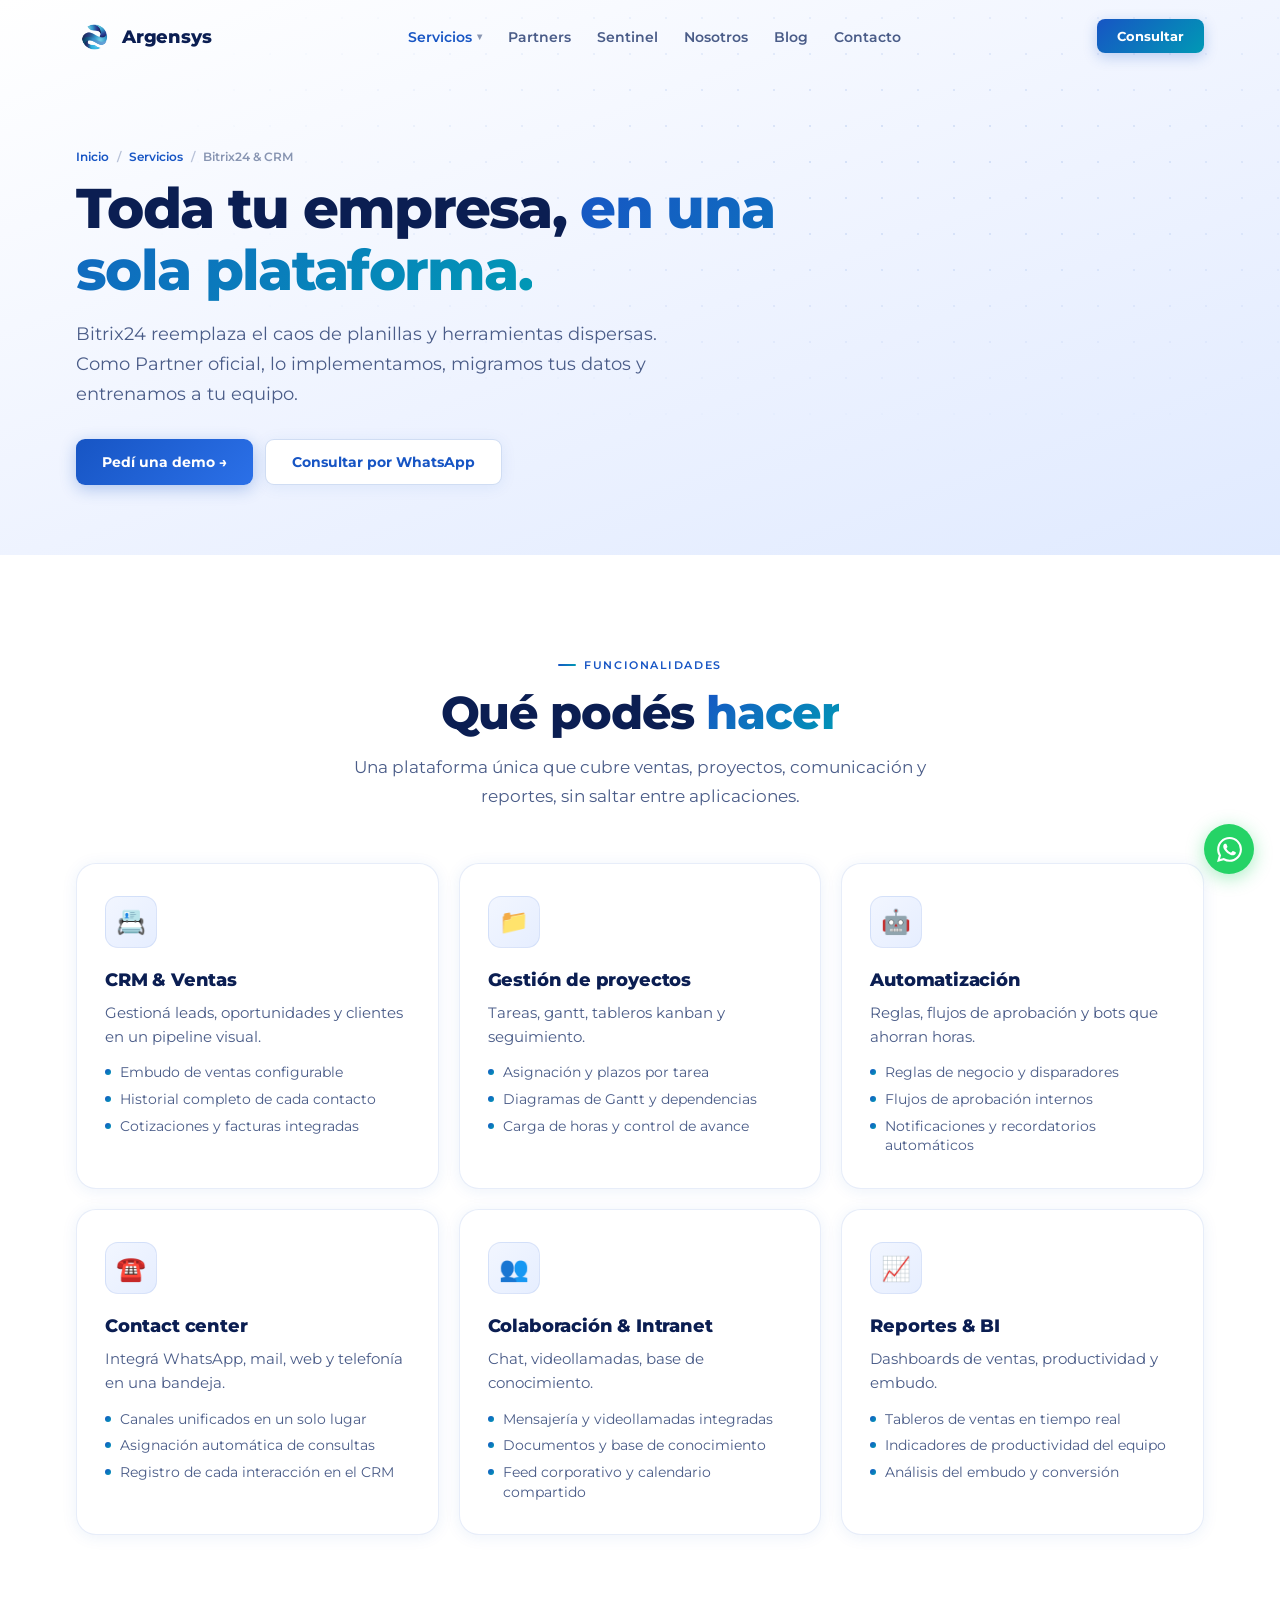
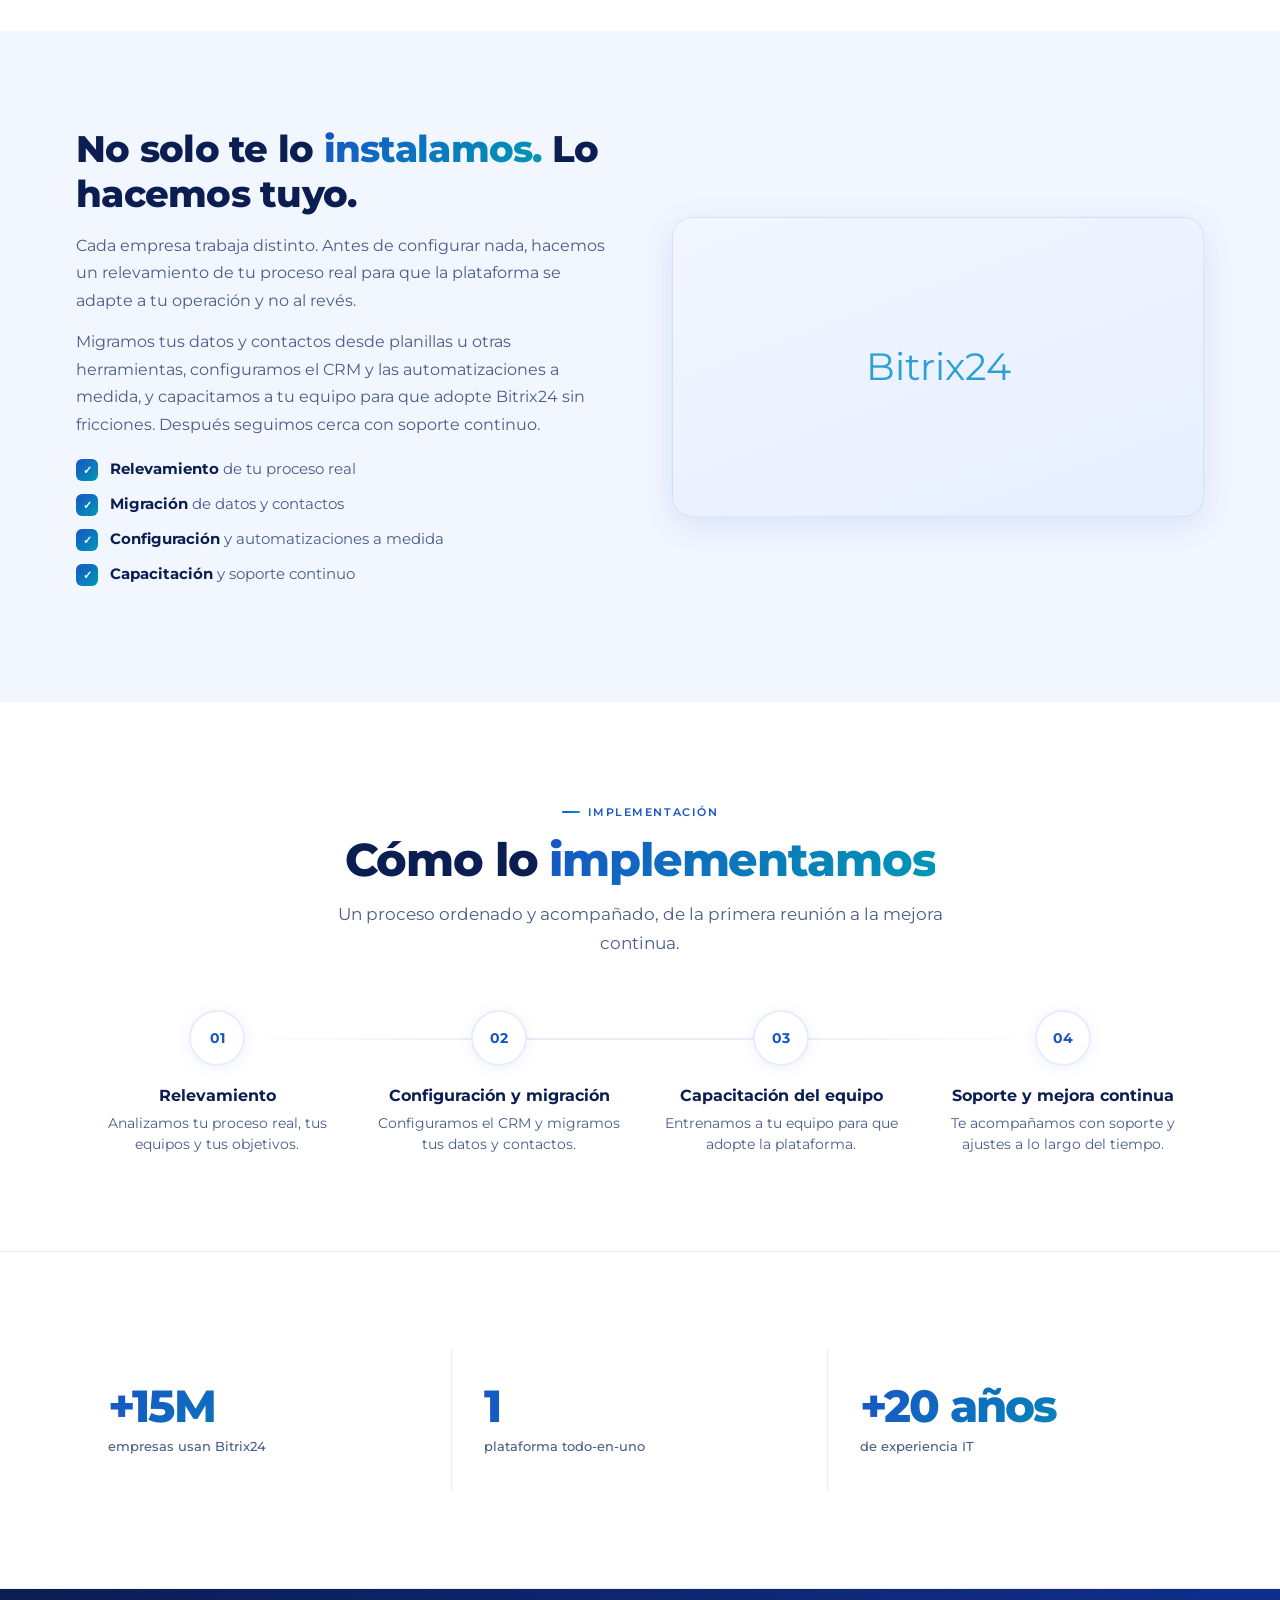
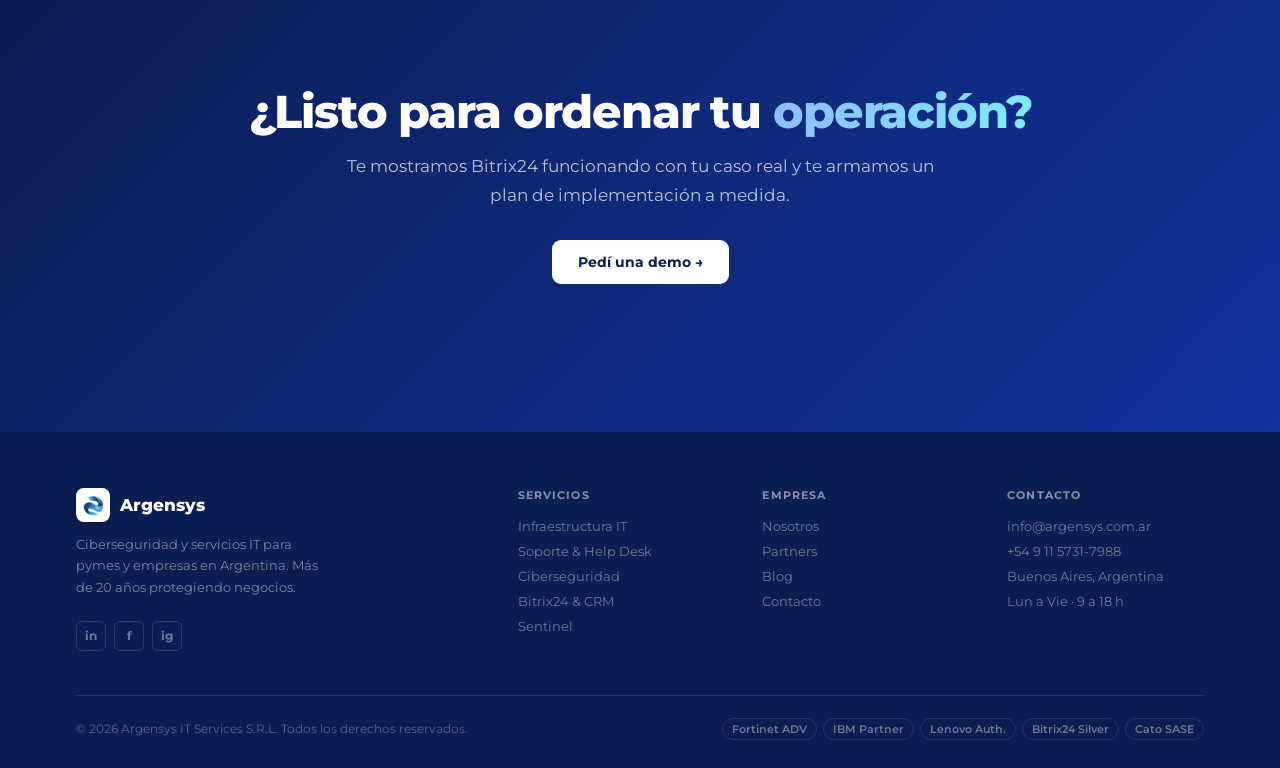
==== bitrix24/index.html @ afc08132 "Build full multi-page institutional site Replicate the multi-page structure of argensys.com.ar with " ====
<!DOCTYPE html>
<html lang="es">
<head>
  <meta charset="UTF-8"/>
  <meta name="viewport" content="width=device-width, initial-scale=1.0"/>
  <title>Bitrix24: CRM y automatización para empresas | Argensys</title>
  <meta name="description" content="Partner oficial Bitrix24 en Argentina. Implementamos y personalizamos CRM, gestión de proyectos, contact center y automatización de procesos para ordenar tu operación."/>
  <meta name="robots" content="index, follow"/>
  <link rel="canonical" href="https://www.argensys.com.ar/bitrix24/"/>
  <meta property="og:type" content="website"/>
  <meta property="og:title" content="Bitrix24: CRM y automatización para empresas | Argensys"/>
  <meta property="og:description" content="Partner oficial Bitrix24 en Argentina. Implementamos y personalizamos CRM, gestión de proyectos, contact center y automatización de procesos para ordenar tu operación."/>
  <link rel="icon" href="../logos/argensys.png"/>
  <link rel="preconnect" href="https://fonts.googleapis.com"/>
  <link rel="preconnect" href="https://fonts.gstatic.com" crossorigin/>
  <link href="https://fonts.googleapis.com/css2?family=Montserrat:ital,wght@0,300;0,400;0,500;0,600;0,700;0,800;0,900;1,300;1,400;1,700&display=swap" rel="stylesheet"/>
  <link rel="stylesheet" href="../assets/styles.css"/>
  <script>window.ARG_BASE="../";</script>
</head>
<body>

<div class="scroll-bar" id="scrollBar"></div>

<!-- NAV (inner) -->
<nav class="nav" id="nav">
  <div class="w">
    <div class="nav-i">
      <a href="../index.html" class="nav-logo">
        <img src="../logos/argensys.png" class="lmark" width="36" height="36" alt="Argensys logo"/>
        Argensys
      </a>
      <ul class="nav-links">
        <li class="nav-drop">
          <a href="../servicios/" data-nav="servicios" class="active">Servicios</a>
          <div class="nav-menu">
            <a href="../infraestructura/"><span class="nm-t">Infraestructura IT</span><span class="nm-d">Servidores, redes y cloud</span></a>
            <a href="../soporte/"><span class="nm-t">Soporte & Help Desk</span><span class="nm-d">Asistencia 24/7</span></a>
            <a href="../ciberseguridad/"><span class="nm-t">Ciberseguridad</span><span class="nm-d">Fortinet · SOC · EDR</span></a>
            <a href="../bitrix24/"><span class="nm-t">Bitrix24 & CRM</span><span class="nm-d">CRM y automatización</span></a>
          </div>
        </li>
        <li><a href="../partners/" data-nav="partners">Partners</a></li>
        <li><a href="../sentinel/" data-nav="sentinel">Sentinel</a></li>
        <li><a href="../nosotros/" data-nav="nosotros">Nosotros</a></li>
        <li><a href="../blog/" data-nav="blog">Blog</a></li>
        <li><a href="../contacto/" data-nav="contacto">Contacto</a></li>
      </ul>
      <a href="https://wa.me/5491157317988?text=Hola%2C%20quiero%20consultar%20sobre%20sus%20servicios" class="nav-btn" target="_blank" rel="noopener noreferrer">Consultar</a>
      <button class="burger" id="burger" aria-label="Menú" aria-expanded="false"><span></span><span></span><span></span></button>
    </div>
  </div>
</nav>

<div class="drawer" id="drawer">
  <button class="drawer-x" id="drawerX" aria-label="Cerrar">✕</button>
  <a href="../servicios/">Servicios</a>
  <a href="../infraestructura/" class="dl-sub">— Infraestructura IT</a>
  <a href="../soporte/" class="dl-sub">— Soporte & Help Desk</a>
  <a href="../ciberseguridad/" class="dl-sub">— Ciberseguridad</a>
  <a href="../bitrix24/" class="dl-sub">— Bitrix24 & CRM</a>
  <a href="../partners/">Partners</a>
  <a href="../sentinel/">Sentinel</a>
  <a href="../nosotros/">Nosotros</a>
  <a href="../blog/">Blog</a>
  <a href="../contacto/">Contacto</a>
</div>

<main>

<header class="phead">
  <div class="phead-dots"></div>
  <div class="w">
    <div class="phead-in">
      <nav class="crumb" aria-label="Migas de pan">
        <a href="../index.html">Inicio</a>
        <span class="sep">/</span>
        <a href="../servicios/">Servicios</a>
        <span class="sep">/</span>
        <span>Bitrix24 & CRM</span>
      </nav>
      <h1>Toda tu empresa, <em>en una sola plataforma.</em></h1>
      <p>Bitrix24 reemplaza el caos de planillas y herramientas dispersas. Como Partner oficial, lo implementamos, migramos tus datos y entrenamos a tu equipo.</p>
      <div class="phead-ctas">
        <a href="../contacto/" class="btn solid">Pedí una demo →</a>
        <a href="https://wa.me/5491157317988?text=Hola%2C%20quiero%20consultar%20sobre%20Bitrix24" class="btn outline" target="_blank" rel="noopener noreferrer">Consultar por WhatsApp</a>
      </div>
    </div>
  </div>
</header>

<section class="sec sec--white">
  <div class="w">
    <div class="sec-head center rv">
      <span class="lbl">Funcionalidades</span>
      <h2 class="dsp">Qué podés <em>hacer</em></h2>
      <p class="body">Una plataforma única que cubre ventas, proyectos, comunicación y reportes, sin saltar entre aplicaciones.</p>
    </div>
    <div class="fgrid cols-3">
      <div class="fcard rv">
        <div class="fcard-ico">📇</div>
        <h3>CRM & Ventas</h3>
        <p>Gestioná leads, oportunidades y clientes en un pipeline visual.</p>
        <ul class="fcard-list">
          <li>Embudo de ventas configurable</li>
          <li>Historial completo de cada contacto</li>
          <li>Cotizaciones y facturas integradas</li>
        </ul>
      </div>
      <div class="fcard rv d1">
        <div class="fcard-ico">📁</div>
        <h3>Gestión de proyectos</h3>
        <p>Tareas, gantt, tableros kanban y seguimiento.</p>
        <ul class="fcard-list">
          <li>Asignación y plazos por tarea</li>
          <li>Diagramas de Gantt y dependencias</li>
          <li>Carga de horas y control de avance</li>
        </ul>
      </div>
      <div class="fcard rv d2">
        <div class="fcard-ico">🤖</div>
        <h3>Automatización</h3>
        <p>Reglas, flujos de aprobación y bots que ahorran horas.</p>
        <ul class="fcard-list">
          <li>Reglas de negocio y disparadores</li>
          <li>Flujos de aprobación internos</li>
          <li>Notificaciones y recordatorios automáticos</li>
        </ul>
      </div>
      <div class="fcard rv">
        <div class="fcard-ico">☎️</div>
        <h3>Contact center</h3>
        <p>Integrá WhatsApp, mail, web y telefonía en una bandeja.</p>
        <ul class="fcard-list">
          <li>Canales unificados en un solo lugar</li>
          <li>Asignación automática de consultas</li>
          <li>Registro de cada interacción en el CRM</li>
        </ul>
      </div>
      <div class="fcard rv d1">
        <div class="fcard-ico">👥</div>
        <h3>Colaboración & Intranet</h3>
        <p>Chat, videollamadas, base de conocimiento.</p>
        <ul class="fcard-list">
          <li>Mensajería y videollamadas integradas</li>
          <li>Documentos y base de conocimiento</li>
          <li>Feed corporativo y calendario compartido</li>
        </ul>
      </div>
      <div class="fcard rv d2">
        <div class="fcard-ico">📈</div>
        <h3>Reportes & BI</h3>
        <p>Dashboards de ventas, productividad y embudo.</p>
        <ul class="fcard-list">
          <li>Tableros de ventas en tiempo real</li>
          <li>Indicadores de productividad del equipo</li>
          <li>Análisis del embudo y conversión</li>
        </ul>
      </div>
    </div>
  </div>
</section>

<section class="sec sec--tint">
  <div class="w">
    <div class="split">
      <div class="split-text rv-l">
        <h2>No solo te lo <em>instalamos.</em> Lo hacemos tuyo.</h2>
        <p>Cada empresa trabaja distinto. Antes de configurar nada, hacemos un relevamiento de tu proceso real para que la plataforma se adapte a tu operación y no al revés.</p>
        <p>Migramos tus datos y contactos desde planillas u otras herramientas, configuramos el CRM y las automatizaciones a medida, y capacitamos a tu equipo para que adopte Bitrix24 sin fricciones. Después seguimos cerca con soporte continuo.</p>
        <ul class="split-list">
          <li><span class="ck">✓</span><span><b>Relevamiento</b> de tu proceso real</span></li>
          <li><span class="ck">✓</span><span><b>Migración</b> de datos y contactos</span></li>
          <li><span class="ck">✓</span><span><b>Configuración</b> y automatizaciones a medida</span></li>
          <li><span class="ck">✓</span><span><b>Capacitación</b> y soporte continuo</span></li>
        </ul>
      </div>
      <div class="split-visual rv-r">
        <span class="pc-wordmark" style="color:#2C9FD4;font-size:2.4rem">Bitrix24</span>
      </div>
    </div>
  </div>
</section>

<section class="sec sec--white">
  <div class="w">
    <div class="sec-head center rv">
      <span class="lbl">Implementación</span>
      <h2 class="dsp">Cómo lo <em>implementamos</em></h2>
      <p class="body">Un proceso ordenado y acompañado, de la primera reunión a la mejora continua.</p>
    </div>
    <div class="steps">
      <div class="step rv">
        <div class="step-num">01</div>
        <div class="step-t">Relevamiento</div>
        <div class="step-d">Analizamos tu proceso real, tus equipos y tus objetivos.</div>
      </div>
      <div class="step rv d1">
        <div class="step-num">02</div>
        <div class="step-t">Configuración y migración</div>
        <div class="step-d">Configuramos el CRM y migramos tus datos y contactos.</div>
      </div>
      <div class="step rv d2">
        <div class="step-num">03</div>
        <div class="step-t">Capacitación del equipo</div>
        <div class="step-d">Entrenamos a tu equipo para que adopte la plataforma.</div>
      </div>
      <div class="step rv d3">
        <div class="step-num">04</div>
        <div class="step-t">Soporte y mejora continua</div>
        <div class="step-d">Te acompañamos con soporte y ajustes a lo largo del tiempo.</div>
      </div>
    </div>
  </div>
</section>

<section class="sec stat-band sec--tint">
  <div class="w">
    <div class="sb-inner cols-3">
      <div class="sb-cell rv">
        <div class="sb-n">+15M</div>
        <div class="sb-l">empresas usan Bitrix24</div>
      </div>
      <div class="sb-cell rv d1">
        <div class="sb-n">1</div>
        <div class="sb-l">plataforma todo-en-uno</div>
      </div>
      <div class="sb-cell rv d2">
        <div class="sb-n">+20 años</div>
        <div class="sb-l">de experiencia IT</div>
      </div>
    </div>
  </div>
</section>

<section class="sec sec--blue">
  <div class="w">
    <div class="sec-head center rv">
      <h2 class="dsp inv">¿Listo para ordenar tu <em>operación?</em></h2>
      <p class="body inv">Te mostramos Bitrix24 funcionando con tu caso real y te armamos un plan de implementación a medida.</p>
      <div class="phead-ctas" style="justify-content:center">
        <a href="../contacto/" class="btn white">Pedí una demo →</a>
      </div>
    </div>
  </div>
</section>

</main>

<!-- FOOTER (inner) -->
<footer class="foot">
  <div class="w">
    <div class="foot-g">
      <div>
        <div class="foot-logo"><img src="../logos/argensys.png" class="lmark lmark-dark" width="34" height="34" alt="Argensys"><span class="foot-logo-name">Argensys</span></div>
        <p class="foot-tag">Ciberseguridad y servicios IT para pymes y empresas en Argentina. Más de 20 años protegiendo negocios.</p>
        <nav class="fsoc" aria-label="Redes sociales">
          <a href="https://www.linkedin.com/company/argensys" class="fsoc-l" aria-label="LinkedIn" target="_blank" rel="noopener noreferrer">in</a>
          <a href="https://www.facebook.com/argensys" class="fsoc-l" aria-label="Facebook" target="_blank" rel="noopener noreferrer">f</a>
          <a href="https://www.instagram.com/argensys" class="fsoc-l" aria-label="Instagram" target="_blank" rel="noopener noreferrer">ig</a>
        </nav>
      </div>
      <div><h4 class="fc-t">Servicios</h4><nav class="flinks"><a href="../infraestructura/">Infraestructura IT</a><a href="../soporte/">Soporte & Help Desk</a><a href="../ciberseguridad/">Ciberseguridad</a><a href="../bitrix24/">Bitrix24 & CRM</a><a href="../sentinel/">Sentinel</a></nav></div>
      <div><h4 class="fc-t">Empresa</h4><nav class="flinks"><a href="../nosotros/">Nosotros</a><a href="../partners/">Partners</a><a href="../blog/">Blog</a><a href="../contacto/">Contacto</a></nav></div>
      <div><h4 class="fc-t">Contacto</h4><nav class="flinks"><a href="mailto:info@argensys.com.ar">info@argensys.com.ar</a><a href="https://wa.me/5491157317988">+54 9 11 5731-7988</a><span>Buenos Aires, Argentina</span><span>Lun a Vie · 9 a 18 h</span></nav></div>
    </div>
    <div class="foot-bot">
      <p class="foot-copy">© 2026 Argensys IT Services S.R.L. Todos los derechos reservados.</p>
      <div class="foot-certs"><span class="cert">Fortinet ADV</span><span class="cert">IBM Partner</span><span class="cert">Lenovo Auth.</span><span class="cert">Bitrix24 Silver</span><span class="cert">Cato SASE</span></div>
    </div>
  </div>
</footer>

<a href="https://wa.me/5491157317988?text=Hola%2C%20quiero%20info%20sobre%20sus%20servicios" class="wa" aria-label="WhatsApp" target="_blank" rel="noopener noreferrer">
  <svg viewBox="0 0 24 24"><path d="M17.472 14.382c-.297-.149-1.758-.867-2.03-.967-.273-.099-.471-.148-.67.15-.197.297-.767.966-.94 1.164-.173.199-.347.223-.644.075-.297-.15-1.255-.463-2.39-1.475-.883-.788-1.48-1.761-1.653-2.059-.173-.297-.018-.458.13-.606.134-.133.298-.347.446-.52.149-.174.198-.298.298-.497.099-.198.05-.371-.025-.52-.075-.149-.669-1.612-.916-2.207-.242-.579-.487-.5-.669-.51-.173-.008-.371-.01-.57-.01-.198 0-.52.074-.792.372-.272.297-1.04 1.016-1.04 2.479 0 1.462 1.065 2.875 1.213 3.074.149.198 2.096 3.2 5.077 4.487.709.306 1.262.489 1.694.625.712.227 1.36.195 1.871.118.571-.085 1.758-.719 2.006-1.413.248-.694.248-1.289.173-1.413-.074-.124-.272-.198-.57-.347m-5.421 7.403h-.004a9.87 9.87 0 01-5.031-1.378l-.361-.214-3.741.982.998-3.648-.235-.374a9.86 9.86 0 01-1.51-5.26c.001-5.45 4.436-9.884 9.888-9.884 2.64 0 5.122 1.03 6.988 2.898a9.825 9.825 0 012.893 6.994c-.003 5.45-4.437 9.884-9.885 9.884m8.413-18.297A11.815 11.815 0 0012.05 0C5.495 0 .16 5.335.157 11.892c0 2.096.547 4.142 1.588 5.945L.057 24l6.305-1.654a11.882 11.882 0 005.683 1.448h.005c6.554 0 11.89-5.335 11.893-11.893a11.821 11.821 0 00-3.48-8.413z"/></svg>
</a>

<!-- PARTNER MODAL (needed only on pages with [data-partner] buttons; harmless otherwise) -->
<div class="pm-overlay" id="pmOverlay" role="dialog" aria-modal="true" aria-labelledby="pmTitle">
  <div class="pm-card" id="pmCard">
    <button class="pm-close" id="pmClose" aria-label="Cerrar">✕</button>
    <div class="pm-top-bar" id="pmBar"></div>
    <div class="pm-head"><div class="pm-ico" id="pmIco"></div><div><div class="pm-brand-name" id="pmTitle"></div><div class="pm-brand-cert" id="pmCert"></div></div></div>
    <div class="pm-body" id="pmBody"></div>
  </div>
</div>

<script src="../assets/app.js"></script>
</body>
</html>
---- assets/styles.css ----
/* ============================================================
   ARGENSYS — Shared design system
   Used by every page. Single source of truth.
   ============================================================ */

/* ── TOKENS ─────────────────────────────── */
:root{
  --white:#FFFFFF; --bg:#FFFFFF; --bg2:#F2F6FF; --bg3:#E6EEFF;
  --navy:#0B1E52; --blue:#1755C4; --blue2:#2B70E8; --cyan:#0099B5; --cyan2:#00B4D0;
  --text:#0B1E52; --t2:#4A5C88; --t3:#8895B2; --t4:#B8C2D8;
  --border:rgba(23,85,196,.1); --bord2:rgba(23,85,196,.2); --bord3:rgba(23,85,196,.35);
  --sh:0 2px 16px rgba(23,85,196,.08);
  --sh2:0 8px 32px rgba(23,85,196,.12);
  --sh3:0 16px 48px rgba(23,85,196,.16);
  --ease:cubic-bezier(.4,0,.2,1);
  --r:12px; --rlg:20px;
  /* brand accents */
  --c-fortinet:#E8442A; --c-ibm:#1755C4; --c-lenovo:#E65C00;
  --c-bitrix:#0099B5; --c-cato:#158864;
}
*,*::before,*::after{margin:0;padding:0;box-sizing:border-box}
html{scroll-behavior:smooth;font-size:16px}
body{
  font-family:'Montserrat',sans-serif;
  background:var(--bg);color:var(--text);
  overflow-x:hidden;-webkit-font-smoothing:antialiased;
}
a{text-decoration:none;color:inherit}
ul{list-style:none}
img{max-width:100%}
::-webkit-scrollbar{width:5px}
::-webkit-scrollbar-track{background:var(--bg2)}
::-webkit-scrollbar-thumb{background:var(--blue);border-radius:3px;opacity:.5}

/* ── LAYOUT ─────────────────────────────── */
.w{max-width:1200px;margin:0 auto;padding:0 36px}
.w-narrow{max-width:900px;margin:0 auto;padding:0 36px}
.lmark{flex-shrink:0;display:block;object-fit:contain}
.lmark-dark{background:#fff;border-radius:8px;padding:3px;box-shadow:0 2px 8px rgba(0,0,0,.15)}

/* ── NAV ────────────────────────────────── */
.nav{
  position:fixed;top:0;left:0;right:0;z-index:900;
  padding:18px 0;background:rgba(255,255,255,0);
  border-bottom:1px solid transparent;transition:all .3s var(--ease);
}
.nav.on{
  background:rgba(255,255,255,.96);backdrop-filter:blur(16px);
  padding:11px 0;border-color:var(--border);box-shadow:var(--sh);
}
/* solid nav for inner pages (no full-bleed hero behind it) */
.nav.solid{background:rgba(255,255,255,.96);backdrop-filter:blur(16px);border-color:var(--border)}
.nav-i{display:flex;align-items:center;justify-content:space-between;gap:24px}
.nav-logo{display:flex;align-items:center;gap:10px;font-weight:800;font-size:1.1rem;color:var(--navy);letter-spacing:-.01em}
.nav-links{display:flex;align-items:center;gap:26px}
.nav-links>li{position:relative}
.nav-links a{font-size:.85rem;font-weight:600;color:var(--t2);transition:color .2s;display:inline-flex;align-items:center;gap:5px}
.nav-links a:hover,.nav-links a.active{color:var(--navy)}
.nav-links a.active{color:var(--blue)}
/* dropdown */
.nav-drop>a::after{content:'▾';font-size:.6rem;color:var(--t3);transition:transform .2s}
.nav-drop:hover>a::after{transform:rotate(180deg)}
.nav-menu{
  position:absolute;top:100%;left:50%;transform:translateX(-50%) translateY(8px);
  background:#fff;border:1px solid var(--border);border-radius:var(--r);
  box-shadow:var(--sh2);padding:8px;min-width:240px;
  opacity:0;visibility:hidden;transition:all .25s var(--ease);
}
.nav-drop:hover .nav-menu{opacity:1;visibility:visible;transform:translateX(-50%) translateY(10px)}
.nav-menu a{
  display:flex;flex-direction:column;gap:2px;align-items:flex-start;
  padding:10px 14px;border-radius:8px;transition:background .2s;
}
.nav-menu a:hover{background:var(--bg2)}
.nav-menu .nm-t{font-size:.85rem;font-weight:700;color:var(--navy)}
.nav-menu .nm-d{font-size:.72rem;color:var(--t3);font-weight:500}
.nav-btn{
  font-size:.82rem;font-weight:700;
  background:linear-gradient(135deg,var(--blue),var(--cyan));
  color:#fff;padding:9px 20px;border-radius:8px;white-space:nowrap;
  transition:opacity .2s,transform .2s,box-shadow .2s;box-shadow:0 4px 14px rgba(23,85,196,.25);
}
.nav-btn:hover{opacity:.9;transform:translateY(-1px);box-shadow:0 6px 20px rgba(23,85,196,.35)}
.burger{display:none;flex-direction:column;gap:5px;background:none;border:none;cursor:pointer;padding:4px}
.burger span{display:block;width:22px;height:2px;background:var(--navy);border-radius:2px;transition:.3s}

/* ── DRAWER (mobile) ────────────────────── */
.drawer{
  display:none;position:fixed;inset:0;z-index:895;
  background:rgba(255,255,255,.98);backdrop-filter:blur(12px);
  flex-direction:column;align-items:center;justify-content:center;gap:18px;overflow-y:auto;padding:80px 20px;
}
.drawer.open{display:flex}
.drawer a{font-size:1.4rem;font-weight:700;color:var(--t2);transition:color .2s}
.drawer a:hover,.drawer a.active{color:var(--blue)}
.drawer .dl-sub{font-size:1rem;font-weight:600;color:var(--t3)}
.drawer-x{position:absolute;top:22px;right:22px;background:none;border:none;color:var(--t2);font-size:1.5rem;cursor:pointer}

/* ── BUTTONS ────────────────────────────── */
.btn{
  display:inline-flex;align-items:center;gap:8px;
  font-family:'Montserrat',sans-serif;font-weight:700;font-size:.9rem;
  border:none;cursor:pointer;border-radius:9px;padding:13px 26px;
  transition:all .25s var(--ease);
}
.btn.solid{background:linear-gradient(135deg,var(--blue),var(--blue2));color:#fff;box-shadow:0 4px 16px rgba(23,85,196,.3)}
.btn.solid:hover{transform:translateY(-2px);box-shadow:0 8px 28px rgba(23,85,196,.38)}
.btn.outline{background:#fff;color:var(--blue);border:1.5px solid var(--bord2);box-shadow:var(--sh)}
.btn.outline:hover{border-color:var(--bord3);background:var(--bg2);transform:translateY(-1px)}
.btn.ghost-inv{background:rgba(255,255,255,.1);color:#fff;border:1.5px solid rgba(255,255,255,.25)}
.btn.ghost-inv:hover{background:rgba(255,255,255,.18)}
.btn.white{background:#fff;color:var(--navy)}
.btn.white:hover{transform:translateY(-2px);box-shadow:0 10px 30px rgba(0,0,0,.18)}

/* ── SECTION PRIMITIVES ─────────────────── */
.sec{padding:96px 0}
.sec-sm{padding:64px 0}
.sec--white{background:#fff}
.sec--tint{background:var(--bg2)}
.sec--blue{background:linear-gradient(135deg,var(--navy) 0%,#1233A0 100%)}
.sec--navy{background:var(--navy)}
.lbl{
  display:inline-flex;align-items:center;gap:8px;
  font-size:.7rem;font-weight:600;letter-spacing:.14em;text-transform:uppercase;
  color:var(--blue);margin-bottom:14px;
}
.lbl::before{content:'';width:18px;height:2px;background:linear-gradient(90deg,var(--blue),var(--cyan));border-radius:1px;display:block}
.lbl.inv{color:rgba(255,255,255,.65)}
.lbl.inv::before{background:rgba(255,255,255,.4)}
.dsp{
  font-weight:800;font-size:clamp(1.9rem,3.6vw,2.9rem);
  line-height:1.15;letter-spacing:-.025em;color:var(--navy);margin-bottom:14px;
}
.dsp em{font-style:normal;background:linear-gradient(135deg,var(--blue),var(--cyan));-webkit-background-clip:text;-webkit-text-fill-color:transparent;background-clip:text}
.dsp.inv{color:#fff}
.dsp.inv em{background:linear-gradient(135deg,#90B8FF,#7EEEFF);-webkit-background-clip:text;background-clip:text}
.body{font-size:1.05rem;color:var(--t2);line-height:1.72;max-width:620px}
.body.inv{color:rgba(255,255,255,.72)}
.sec-head{margin-bottom:52px}
.sec-head.center{text-align:center}
.sec-head.center .lbl{justify-content:center}
.sec-head.center .body{margin-left:auto;margin-right:auto}

/* ── REVEAL ─────────────────────────────── */
.rv{opacity:0;transform:translateY(22px);transition:opacity .6s var(--ease),transform .6s var(--ease)}
.rv.in{opacity:1;transform:none}
.rv-l{opacity:0;transform:translateX(-36px);transition:opacity .7s var(--ease),transform .7s var(--ease)}
.rv-l.in{opacity:1;transform:none}
.rv-r{opacity:0;transform:translateX(36px);transition:opacity .7s var(--ease),transform .7s var(--ease)}
.rv-r.in{opacity:1;transform:none}
.rv-s{opacity:0;transform:scale(.9);transition:opacity .75s var(--ease),transform .75s var(--ease)}
.rv-s.in{opacity:1;transform:scale(1)}
.d1{transition-delay:.08s}.d2{transition-delay:.16s}.d3{transition-delay:.26s}
.d4{transition-delay:.36s}.d5{transition-delay:.46s}.d6{transition-delay:.56s}

/* ── PAGE HEADER (inner pages) ──────────── */
.phead{
  position:relative;overflow:hidden;
  padding:150px 0 70px;
  background:linear-gradient(160deg,#fff 0%,#EEF3FF 55%,#E0EAFF 100%);
}
.phead.dark{background:linear-gradient(150deg,var(--navy) 0%,#13287a 60%,#1740a8 100%)}
.phead-dots{
  position:absolute;inset:0;pointer-events:none;
  background-image:radial-gradient(rgba(23,85,196,.12) 1.5px,transparent 1.5px);
  background-size:36px 36px;
  mask-image:radial-gradient(ellipse 80% 70% at 70% 30%,black 10%,transparent 75%);
}
.phead.dark .phead-dots{background-image:radial-gradient(rgba(255,255,255,.1) 1.5px,transparent 1.5px)}
.phead-in{position:relative;z-index:1;max-width:760px}
.phead h1{
  font-weight:800;font-size:clamp(2.2rem,4.6vw,3.5rem);
  line-height:1.1;letter-spacing:-.03em;color:var(--navy);margin:14px 0 18px;
}
.phead.dark h1{color:#fff}
.phead h1 em{font-style:normal;background:linear-gradient(135deg,var(--blue),var(--cyan));-webkit-background-clip:text;-webkit-text-fill-color:transparent;background-clip:text}
.phead.dark h1 em{background:linear-gradient(135deg,#90B8FF,#7EEEFF);-webkit-background-clip:text;background-clip:text}
.phead p{font-size:1.1rem;color:var(--t2);line-height:1.7;max-width:600px}
.phead.dark p{color:rgba(255,255,255,.75)}
.phead-ctas{display:flex;gap:12px;flex-wrap:wrap;margin-top:30px}

/* breadcrumb */
.crumb{display:flex;align-items:center;gap:8px;font-size:.74rem;font-weight:600;color:var(--t3)}
.crumb a{color:var(--blue);transition:opacity .2s}
.crumb a:hover{opacity:.7}
.crumb .sep{color:var(--t4)}
.phead.dark .crumb{color:rgba(255,255,255,.55)}
.phead.dark .crumb a{color:#9DC2FF}

/* ── FEATURE CARDS GRID ─────────────────── */
.fgrid{display:grid;grid-template-columns:repeat(3,1fr);gap:20px}
.fgrid.cols-2{grid-template-columns:repeat(2,1fr)}
.fgrid.cols-4{grid-template-columns:repeat(4,1fr)}
.fcard{
  background:#fff;border:1.5px solid var(--border);border-radius:var(--rlg);
  padding:32px 28px;box-shadow:var(--sh);
  transition:border-color .3s,transform .3s,box-shadow .3s;position:relative;overflow:hidden;
}
.fcard:hover{transform:translateY(-5px);box-shadow:var(--sh3);border-color:var(--bord2)}
.fcard-ico{
  width:52px;height:52px;border-radius:13px;margin-bottom:20px;
  display:flex;align-items:center;justify-content:center;font-size:1.5rem;
  background:linear-gradient(135deg,var(--bg2),var(--bg3));border:1px solid var(--border);
}
.fcard h3{font-size:1.15rem;font-weight:800;color:var(--navy);margin-bottom:10px;letter-spacing:-.01em}
.fcard p{font-size:.92rem;color:var(--t2);line-height:1.65}
.fcard .fcard-list{margin-top:14px;display:flex;flex-direction:column;gap:7px}
.fcard-list li{font-size:.85rem;color:var(--t2);display:flex;gap:9px;align-items:flex-start;line-height:1.45}
.fcard-list li::before{content:'';width:6px;height:6px;border-radius:50%;background:linear-gradient(135deg,var(--blue),var(--cyan));flex-shrink:0;margin-top:6px}
.fcard-link{margin-top:18px;font-size:.8rem;font-weight:700;color:var(--blue);display:inline-flex;align-items:center;gap:6px;transition:gap .2s}
.fcard:hover .fcard-link{gap:10px}
/* invertable feature cards on dark */
.fcard.inv{background:rgba(255,255,255,.05);border-color:rgba(255,255,255,.12)}
.fcard.inv h3{color:#fff}
.fcard.inv p{color:rgba(255,255,255,.7)}
.fcard.inv .fcard-ico{background:rgba(255,255,255,.08);border-color:rgba(255,255,255,.14)}

/* ── SPLIT (text + visual) ──────────────── */
.split{display:grid;grid-template-columns:1fr 1fr;gap:64px;align-items:center}
.split.flip .split-text{order:2}
.split-text h2{font-weight:800;font-size:clamp(1.6rem,3vw,2.3rem);line-height:1.2;letter-spacing:-.02em;color:var(--navy);margin-bottom:16px}
.split-text h2 em{font-style:normal;background:linear-gradient(135deg,var(--blue),var(--cyan));-webkit-background-clip:text;-webkit-text-fill-color:transparent;background-clip:text}
.split-text p{font-size:1rem;color:var(--t2);line-height:1.72;margin-bottom:14px}
.split-list{display:flex;flex-direction:column;gap:12px;margin:20px 0}
.split-list li{display:flex;gap:12px;align-items:flex-start;font-size:.95rem;color:var(--t2);line-height:1.5}
.split-list li b{color:var(--navy)}
.split-list .ck{
  width:22px;height:22px;border-radius:6px;flex-shrink:0;margin-top:1px;
  background:linear-gradient(135deg,var(--blue),var(--cyan));color:#fff;
  display:flex;align-items:center;justify-content:center;font-size:.7rem;font-weight:700;
}
.split-visual{
  border-radius:var(--rlg);overflow:hidden;border:1.5px solid var(--border);
  box-shadow:var(--sh2);background:linear-gradient(160deg,var(--bg2),var(--bg3));
  min-height:300px;display:flex;align-items:center;justify-content:center;padding:40px;
}
.split-visual.glass{position:relative}

/* ── STAT BAND ──────────────────────────── */
.stat-band{border-top:1px solid var(--border);border-bottom:1px solid var(--border);background:#fff}
.stat-band.inv{background:transparent;border-color:rgba(255,255,255,.12)}
.sb-inner{display:grid;grid-template-columns:repeat(4,1fr)}
.sb-inner.cols-3{grid-template-columns:repeat(3,1fr)}
.sb-cell{padding:36px 32px;border-right:1px solid var(--border);transition:background .25s}
.sb-cell:last-child{border-right:none}
.sb-cell:hover{background:var(--bg2)}
.stat-band.inv .sb-cell{border-color:rgba(255,255,255,.12)}
.stat-band.inv .sb-cell:hover{background:rgba(255,255,255,.04)}
.sb-n{
  font-weight:800;font-size:clamp(2rem,3.5vw,2.8rem);line-height:1;letter-spacing:-.04em;
  background:linear-gradient(135deg,var(--blue),var(--cyan));
  -webkit-background-clip:text;-webkit-text-fill-color:transparent;background-clip:text;margin-bottom:8px;
}
.stat-band.inv .sb-n{background:linear-gradient(135deg,#90B8FF,#7EEEFF);-webkit-background-clip:text;background-clip:text}
.sb-l{font-size:.84rem;color:var(--t2);font-weight:500;line-height:1.4}
.stat-band.inv .sb-l{color:rgba(255,255,255,.65)}

/* ── ALERT STATS (red, for ciberseguridad) ─ */
.alert-grid{display:grid;grid-template-columns:repeat(3,1fr);gap:18px}
.alert-card{
  background:linear-gradient(160deg,#FFF5F5,#FFECEC);
  border:1.5px solid rgba(220,38,38,.18);border-radius:var(--rlg);padding:30px 26px;
}
.alert-card .an{font-weight:800;font-size:2.4rem;color:#C0392B;line-height:1;letter-spacing:-.03em;margin-bottom:8px}
.alert-card .al{font-size:.9rem;color:#922B21;line-height:1.5;font-weight:500}

/* ── ACCORDION ──────────────────────────── */
.acc{border-top:1.5px solid var(--border)}
.acc-row{border-bottom:1.5px solid var(--border);overflow:hidden}
.acc-btn{
  display:grid;grid-template-columns:52px 1fr 32px;align-items:center;gap:20px;
  padding:22px 0;cursor:pointer;background:none;border:none;width:100%;text-align:left;
}
.acc-btn:hover .acc-name{color:var(--navy)}
.acc-num{font-size:.75rem;color:var(--t4);letter-spacing:.04em;font-weight:600}
.acc-name{font-size:1rem;font-weight:700;color:var(--t2);transition:color .2s;display:flex;flex-direction:column;gap:3px}
.acc-sub{font-size:.75rem;font-weight:500;color:var(--t3)}
.acc-arr{
  width:28px;height:28px;border-radius:50%;border:1.5px solid var(--border);
  display:flex;align-items:center;justify-content:center;font-size:.85rem;color:var(--t3);
  flex-shrink:0;transition:all .3s var(--ease);background:#fff;box-shadow:var(--sh);
}
.acc-row.open .acc-arr{transform:rotate(45deg);border-color:var(--blue);color:var(--blue);background:var(--bg2);box-shadow:none}
.acc-row.open .acc-name{color:var(--navy)}
.acc-row.open .acc-num{color:var(--blue)}
.acc-body{display:grid;grid-template-rows:0fr;transition:grid-template-rows .35s var(--ease)}
.acc-row.open .acc-body{grid-template-rows:1fr}
.acc-inner{overflow:hidden;padding:0 0 0 72px}
.acc-content{padding:4px 0 28px;display:grid;grid-template-columns:1.4fr 1fr;gap:28px}
.acc-desc{font-size:.92rem;color:var(--t2);line-height:1.7}
.acc-tags{display:flex;flex-wrap:wrap;gap:6px;align-content:flex-start}
.tag{font-size:.7rem;font-weight:600;color:var(--blue);background:var(--bg2);border:1px solid var(--border);border-radius:100px;padding:4px 11px}

/* ── PROCESS STEPS ──────────────────────── */
.steps{display:grid;grid-template-columns:repeat(4,1fr);gap:0;position:relative;margin-top:8px}
.steps::before{content:'';position:absolute;top:28px;left:calc(12.5% + 8px);right:calc(12.5% + 8px);height:2px;background:linear-gradient(90deg,transparent,var(--border),var(--border),transparent)}
.step{display:flex;flex-direction:column;align-items:center;text-align:center;padding:0 20px;position:relative;z-index:1}
.step-num{
  width:56px;height:56px;border-radius:50%;background:#fff;border:2px solid var(--border);
  display:flex;align-items:center;justify-content:center;font-size:.85rem;font-weight:700;
  color:var(--blue);margin-bottom:20px;transition:all .3s;box-shadow:var(--sh);
}
.step:hover .step-num{border-color:var(--blue);background:var(--bg2);box-shadow:0 4px 20px rgba(23,85,196,.2)}
.step-t{font-size:.98rem;font-weight:700;color:var(--navy);margin-bottom:8px}
.step-d{font-size:.85rem;color:var(--t2);line-height:1.55}

/* ── TIMELINE (nosotros) ────────────────── */
.timeline{position:relative;padding-left:36px;margin-top:10px}
.timeline::before{content:'';position:absolute;left:9px;top:6px;bottom:6px;width:2px;background:linear-gradient(180deg,var(--blue),var(--cyan),transparent)}
.tl-item{position:relative;padding-bottom:36px}
.tl-item:last-child{padding-bottom:0}
.tl-item::before{content:'';position:absolute;left:-32px;top:4px;width:14px;height:14px;border-radius:50%;background:#fff;border:3px solid var(--blue);box-shadow:0 0 0 4px var(--bg2)}
.tl-year{font-size:.8rem;font-weight:800;color:var(--blue);letter-spacing:.04em;margin-bottom:5px}
.tl-item h4{font-size:1.05rem;font-weight:700;color:var(--navy);margin-bottom:6px}
.tl-item p{font-size:.92rem;color:var(--t2);line-height:1.6;max-width:520px}

/* ── VALUE / MISSION CARDS ──────────────── */
.vgrid{display:grid;grid-template-columns:repeat(3,1fr);gap:16px}
.vcard{background:var(--bg2);border:1px solid var(--border);border-radius:var(--r);padding:24px 22px;transition:transform .25s,box-shadow .25s}
.vcard:hover{transform:translateY(-3px);box-shadow:var(--sh)}
.vcard .vico{font-size:1.3rem;margin-bottom:10px}
.vcard h4{font-size:.98rem;font-weight:700;color:var(--navy);margin-bottom:6px}
.vcard p{font-size:.86rem;color:var(--t2);line-height:1.55}
.mv-grid{display:grid;grid-template-columns:1fr 1fr;gap:20px}
.mv-card{border-radius:var(--rlg);padding:38px 34px;border:1.5px solid var(--border)}
.mv-card.mission{background:linear-gradient(160deg,var(--bg2),var(--bg3))}
.mv-card.vision{background:linear-gradient(160deg,var(--navy),#15307e);border-color:transparent}
.mv-card h3{font-size:1.3rem;font-weight:800;margin-bottom:14px;letter-spacing:-.01em}
.mv-card.mission h3{color:var(--navy)}
.mv-card.vision h3{color:#fff}
.mv-card p{font-size:1rem;line-height:1.7}
.mv-card.mission p{color:var(--t2)}
.mv-card.vision p{color:rgba(255,255,255,.8)}

/* ── PRICING TIERS (sentinel) ───────────── */
.tiers{display:grid;grid-template-columns:repeat(3,1fr);gap:20px;align-items:stretch}
.tier{
  background:#fff;border:1.5px solid var(--border);border-radius:var(--rlg);
  padding:34px 30px;display:flex;flex-direction:column;box-shadow:var(--sh);
  transition:transform .3s,box-shadow .3s,border-color .3s;position:relative;
}
.tier:hover{transform:translateY(-6px);box-shadow:var(--sh3)}
.tier.featured{border-color:var(--blue);box-shadow:var(--sh2)}
.tier.featured::before{
  content:'Más elegido';position:absolute;top:-12px;left:50%;transform:translateX(-50%);
  background:linear-gradient(135deg,var(--blue),var(--cyan));color:#fff;
  font-size:.66rem;font-weight:700;letter-spacing:.06em;text-transform:uppercase;
  padding:5px 14px;border-radius:100px;white-space:nowrap;
}
.tier-name{font-size:.74rem;font-weight:700;letter-spacing:.1em;text-transform:uppercase;color:var(--blue);margin-bottom:8px}
.tier-h{font-size:1.4rem;font-weight:800;color:var(--navy);margin-bottom:6px;letter-spacing:-.01em}
.tier-d{font-size:.88rem;color:var(--t2);line-height:1.55;margin-bottom:22px;min-height:48px}
.tier-feats{display:flex;flex-direction:column;gap:11px;margin-bottom:26px;flex:1}
.tier-feats li{display:flex;gap:10px;align-items:flex-start;font-size:.88rem;color:var(--t2);line-height:1.45}
.tier-feats li::before{content:'✓';color:var(--cyan);font-weight:800;flex-shrink:0}
.tier .btn{justify-content:center;width:100%}

/* ── PARTNER CARDS + logos ──────────────── */
.pgrid{display:grid;grid-template-columns:1fr 1fr;gap:16px}
.pc{
  background:#fff;border:1.5px solid var(--border);border-radius:var(--r);
  padding:26px 22px 22px;position:relative;overflow:hidden;
  transition:border-color .3s,transform .3s,box-shadow .3s;box-shadow:var(--sh);
  text-align:left;width:100%;cursor:pointer;font-family:inherit;appearance:none;-webkit-appearance:none;
}
.pc:hover{transform:translateY(-4px);box-shadow:var(--sh3)}
.pc-top{position:absolute;top:0;left:0;right:0;height:3px;border-radius:var(--r) var(--r) 0 0}
.pc-logo{height:34px;margin-bottom:16px;display:flex;align-items:center}
.pc-logo img{max-height:32px;max-width:100%;width:auto;object-fit:contain;display:block}
.pc-logo .pc-wordmark{font-weight:800;font-size:1.45rem;letter-spacing:-.02em;line-height:1}
.pc-logo .pc-wordmark small{display:block;font-size:.5rem;font-weight:700;letter-spacing:.22em;text-transform:uppercase;color:var(--t3);margin-top:3px}
.pc-cert{font-size:.66rem;font-weight:600;letter-spacing:.08em;text-transform:uppercase}
.pc-badge{display:inline-flex;align-items:center;gap:5px;margin-top:14px;font-size:.7rem;color:var(--t3)}
.pc-badge::before{content:'';width:5px;height:5px;border-radius:50%;flex-shrink:0;background:currentColor}
.pc-arrow{margin-top:16px;font-size:.72rem;font-weight:700;color:var(--blue);display:flex;align-items:center;gap:5px;letter-spacing:.04em;transition:gap .2s}
.pc:hover .pc-arrow{gap:9px}
.pc-fortinet{--c:var(--c-fortinet)} .pc-ibm{--c:var(--c-ibm)} .pc-lenovo{--c:var(--c-lenovo)}
.pc-bitrix{--c:var(--c-bitrix)} .pc-cato{--c:var(--c-cato)}
.pc .pc-top{background:var(--c)} .pc .pc-cert{color:var(--c)}
.pc:hover{border-color:color-mix(in srgb,var(--c) 30%,transparent)}
.pc--wide{grid-column:1/-1;display:flex;align-items:center;gap:28px;flex-wrap:wrap;padding-top:22px;padding-bottom:22px}
.pc--wide .pc-logo{margin-bottom:0;flex-shrink:0}
.pc--wide .pc-wide-mid{display:flex;flex-direction:column;gap:4px}
.pc--wide .pc-badge{margin-top:6px}
.pc--wide .pc-arrow{margin:0 0 0 auto}

/* ── LOGO WALL ──────────────────────────── */
.logo-wall{display:grid;grid-template-columns:repeat(5,1fr);gap:14px}
.lw-item{
  background:#fff;border:1.5px solid var(--border);border-radius:var(--r);
  padding:24px 18px;display:flex;align-items:center;justify-content:center;min-height:88px;
  transition:border-color .2s,box-shadow .2s,transform .2s;
}
.lw-item:hover{border-color:var(--bord2);box-shadow:var(--sh);transform:translateY(-2px)}
.lw-item img{max-height:30px;max-width:100%}
.lw-item .pc-wordmark{font-weight:800;font-size:1.25rem}

/* ── CLIENTS GRID ───────────────────────── */
.clients-grid{display:grid;grid-template-columns:repeat(3,1fr);gap:10px}
.cl{
  background:#fff;border:1.5px solid var(--border);border-radius:var(--r);
  padding:18px 22px;font-size:.9rem;font-weight:600;color:var(--navy);
  display:flex;align-items:center;gap:10px;transition:border-color .2s,box-shadow .2s,transform .2s;box-shadow:var(--sh);
}
.cl::before{content:'';width:7px;height:7px;border-radius:50%;background:linear-gradient(135deg,var(--blue),var(--cyan));flex-shrink:0}
.cl:hover{border-color:var(--bord3);box-shadow:var(--sh2);transform:translateY(-2px)}

/* ── TESTIMONIAL ────────────────────────── */
.testi{background:#fff;border:1.5px solid var(--border);border-radius:var(--rlg);padding:48px 56px;box-shadow:var(--sh2);position:relative;overflow:hidden}
.testi::before{content:'"';font-size:10rem;color:var(--bg3);line-height:1;position:absolute;top:-20px;left:32px;pointer-events:none;font-weight:800}
.testi-q{font-size:clamp(1.05rem,2.2vw,1.35rem);font-weight:600;line-height:1.6;color:var(--navy);font-style:italic;margin-bottom:28px;position:relative;z-index:1}
.testi-author{display:flex;align-items:center;gap:14px;position:relative;z-index:1}
.testi-av{width:42px;height:42px;border-radius:50%;background:linear-gradient(135deg,var(--blue),var(--cyan));display:flex;align-items:center;justify-content:center;font-weight:700;font-size:.9rem;color:#fff;flex-shrink:0}
.testi-name{font-size:.87rem;font-weight:700;color:var(--navy)}
.testi-role{font-size:.75rem;color:var(--t3);margin-top:2px}

/* ── BLOG ───────────────────────────────── */
.blog-grid{display:grid;grid-template-columns:repeat(3,1fr);gap:22px}
.post{
  background:#fff;border:1.5px solid var(--border);border-radius:var(--rlg);overflow:hidden;
  box-shadow:var(--sh);transition:transform .3s,box-shadow .3s,border-color .3s;display:flex;flex-direction:column;
}
.post:hover{transform:translateY(-5px);box-shadow:var(--sh3);border-color:var(--bord2)}
.post-cover{height:160px;background:linear-gradient(135deg,var(--navy),var(--blue));position:relative;overflow:hidden;display:flex;align-items:flex-end;padding:18px}
.post-cover.c2{background:linear-gradient(135deg,#13287a,var(--cyan))}
.post-cover.c3{background:linear-gradient(135deg,var(--blue),var(--cyan2))}
.post-cover.c4{background:linear-gradient(135deg,#7a1f1f,var(--c-fortinet))}
.post-cover.c5{background:linear-gradient(135deg,var(--c-cato),#0f5f47)}
.post-cover.c6{background:linear-gradient(135deg,var(--c-lenovo),#a83e00)}
.post-cover::after{content:'';position:absolute;inset:0;background-image:radial-gradient(rgba(255,255,255,.14) 1.2px,transparent 1.2px);background-size:22px 22px;opacity:.5}
.post-cat{position:relative;z-index:1;font-size:.66rem;font-weight:700;letter-spacing:.08em;text-transform:uppercase;color:#fff;background:rgba(255,255,255,.18);padding:4px 11px;border-radius:100px;backdrop-filter:blur(4px)}
.post-body{padding:24px;display:flex;flex-direction:column;flex:1}
.post-meta{font-size:.72rem;color:var(--t3);font-weight:600;margin-bottom:10px}
.post h3{font-size:1.08rem;font-weight:800;color:var(--navy);line-height:1.3;margin-bottom:10px;letter-spacing:-.01em}
.post p{font-size:.88rem;color:var(--t2);line-height:1.6;flex:1}
.post-link{margin-top:16px;font-size:.8rem;font-weight:700;color:var(--blue);display:inline-flex;gap:6px;transition:gap .2s}
.post:hover .post-link{gap:10px}

/* ── FORM ───────────────────────────────── */
.form-card{background:#fff;border-radius:var(--rlg);padding:40px;box-shadow:var(--sh2);border:1.5px solid var(--border)}
.form-card.on-dark{box-shadow:0 24px 60px rgba(0,0,0,.25);border-color:transparent}
.form-title{font-size:1.1rem;font-weight:800;color:var(--navy);margin-bottom:22px}
.fg{margin-bottom:13px}
.fg label{display:block;font-size:.75rem;font-weight:600;color:var(--t2);margin-bottom:5px}
.fg input,.fg select,.fg textarea{
  width:100%;background:var(--bg2);border:1.5px solid var(--border);border-radius:8px;
  padding:11px 13px;color:var(--navy);font-size:.88rem;font-family:'Montserrat',sans-serif;
  outline:none;transition:border-color .2s,box-shadow .2s;-webkit-appearance:none;
}
.fg input:focus,.fg select:focus,.fg textarea:focus{border-color:var(--blue);box-shadow:0 0 0 3px rgba(23,85,196,.1);background:#fff}
.fg select{cursor:pointer}
.fg textarea{resize:vertical;min-height:110px}
.fr{display:grid;grid-template-columns:1fr 1fr;gap:12px}
.fsub{
  width:100%;background:linear-gradient(135deg,var(--blue),var(--blue2));color:#fff;border:none;
  padding:14px;border-radius:9px;font-weight:800;font-size:.9rem;cursor:pointer;
  font-family:'Montserrat',sans-serif;margin-top:6px;transition:opacity .2s,transform .2s,box-shadow .2s;
  box-shadow:0 4px 16px rgba(23,85,196,.3);
}
.fsub:hover{opacity:.9;transform:translateY(-1px);box-shadow:0 8px 24px rgba(23,85,196,.4)}

/* contact info cards */
.ct-list{display:flex;flex-direction:column;gap:10px}
.ct{display:flex;align-items:center;gap:14px;padding:16px 18px;background:var(--bg2);border:1px solid var(--border);border-radius:var(--r);transition:border-color .2s,transform .2s;color:var(--navy)}
.ct:hover{border-color:var(--bord2);transform:translateX(4px)}
.ct-ico{width:38px;height:38px;border-radius:9px;background:linear-gradient(135deg,var(--blue),var(--cyan));display:flex;align-items:center;justify-content:center;font-size:1rem;flex-shrink:0;color:#fff}
.ct-l{font-size:.7rem;color:var(--t3);font-weight:600}
.ct-v{font-weight:700;color:var(--navy);font-size:.9rem}
/* dark variant for CTA sections */
.ct.inv{background:rgba(255,255,255,.06);border-color:rgba(255,255,255,.12);color:#fff}
.ct.inv:hover{border-color:rgba(255,255,255,.25);background:rgba(255,255,255,.1)}
.ct.inv .ct-l{color:rgba(255,255,255,.5)}
.ct.inv .ct-v{color:#fff}

/* ── CTA LAYOUT ─────────────────────────── */
.cta-layout{display:grid;grid-template-columns:1fr 1fr;gap:80px;align-items:start}

/* ── FOOTER ─────────────────────────────── */
.foot{background:var(--navy);padding:56px 0 28px}
.foot-g{display:grid;grid-template-columns:2fr 1fr 1fr 1fr;gap:48px;margin-bottom:44px}
.foot-logo{display:flex;align-items:center;gap:10px;margin-bottom:12px}
.foot-logo-name{font-weight:800;font-size:1.05rem;color:#fff}
.foot-tag{font-size:.82rem;color:rgba(255,255,255,.45);line-height:1.65;max-width:250px;margin-bottom:22px}
.fsoc{display:flex;gap:8px}
.fsoc-l{width:30px;height:30px;border-radius:6px;border:1px solid rgba(255,255,255,.12);display:flex;align-items:center;justify-content:center;font-size:.72rem;color:rgba(255,255,255,.4);font-weight:700;transition:all .2s}
.fsoc-l:hover{color:#fff;border-color:rgba(255,255,255,.35)}
.fc-t{font-size:.7rem;font-weight:700;text-transform:uppercase;letter-spacing:.1em;color:rgba(255,255,255,.5);margin-bottom:16px}
.flinks{display:flex;flex-direction:column;gap:9px}
.flinks a,.flinks span{font-size:.82rem;color:rgba(255,255,255,.4);transition:color .2s}
.flinks a:hover{color:rgba(255,255,255,.8)}
.foot-bot{display:flex;justify-content:space-between;align-items:center;flex-wrap:wrap;gap:12px;padding-top:22px;border-top:1px solid rgba(255,255,255,.08)}
.foot-copy{font-size:.75rem;color:rgba(255,255,255,.3)}
.foot-certs{display:flex;gap:6px;flex-wrap:wrap}
.cert{font-size:.68rem;font-weight:600;color:rgba(255,255,255,.4);border:1px solid rgba(255,255,255,.1);border-radius:100px;padding:3px 9px}

/* ── WHATSAPP FLOAT ─────────────────────── */
.wa{position:fixed;bottom:26px;right:26px;z-index:800;width:50px;height:50px;border-radius:50%;background:#25D366;display:flex;align-items:center;justify-content:center;box-shadow:0 4px 18px rgba(37,211,102,.4);transition:transform .25s,box-shadow .25s}
.wa:hover{transform:scale(1.09);box-shadow:0 8px 28px rgba(37,211,102,.5)}
.wa svg{width:25px;height:25px;fill:#fff}

/* ── SCROLL PROGRESS + SECTION DOTS ─────── */
.scroll-bar{position:fixed;top:0;left:0;z-index:960;height:3px;width:0;background:linear-gradient(90deg,var(--blue),var(--cyan),var(--blue2));border-radius:0 2px 2px 0;pointer-events:none;transition:width .08s linear;box-shadow:0 0 8px rgba(23,85,196,.4)}

/* ── PARTNER MODAL ──────────────────────── */
.pm-overlay{position:fixed;inset:0;z-index:1100;background:rgba(11,30,82,.52);backdrop-filter:blur(10px);display:flex;align-items:center;justify-content:center;padding:20px;opacity:0;pointer-events:none;transition:opacity .3s var(--ease)}
.pm-overlay.open{opacity:1;pointer-events:all}
.pm-card{background:#fff;border-radius:20px;max-width:620px;width:100%;max-height:90dvh;overflow-y:auto;box-shadow:0 32px 80px rgba(11,30,82,.28);transform:translateY(28px) scale(.97);transition:transform .35s var(--ease);position:relative}
.pm-overlay.open .pm-card{transform:none}
.pm-close{position:sticky;top:0;float:right;width:34px;height:34px;border-radius:50%;border:1.5px solid var(--border);background:var(--bg2);display:flex;align-items:center;justify-content:center;cursor:pointer;font-size:.85rem;color:var(--t2);transition:all .2s;margin:16px 16px -50px auto;z-index:2;flex-shrink:0}
.pm-close:hover{background:var(--bg3)}
.pm-top-bar{height:4px;border-radius:20px 20px 0 0;width:100%}
.pm-head{padding:28px 36px 22px;display:flex;align-items:center;gap:16px;border-bottom:1px solid var(--border)}
.pm-ico{width:54px;height:54px;border-radius:13px;display:flex;align-items:center;justify-content:center;font-size:1.6rem;border:1.5px solid var(--border);background:#fff;box-shadow:var(--sh);flex-shrink:0}
.pm-brand-name{font-size:1.5rem;font-weight:800;color:var(--navy);letter-spacing:-.01em;line-height:1}
.pm-brand-cert{font-size:.66rem;letter-spacing:.08em;text-transform:uppercase;margin-top:5px;font-weight:600}
.pm-body{padding:28px 36px 36px;display:flex;flex-direction:column;gap:24px}
.pm-section-title{font-size:.68rem;font-weight:700;text-transform:uppercase;letter-spacing:.13em;color:var(--t3);margin-bottom:9px}
.pm-text{font-size:.92rem;color:var(--t2);line-height:1.72}
.pm-chips{display:flex;flex-wrap:wrap;gap:7px;margin-top:10px}
.pm-chip{font-size:.7rem;font-weight:600;border-radius:100px;padding:5px 12px}
.pm-cases{display:flex;flex-direction:column;gap:9px}
.pm-case{display:flex;align-items:flex-start;gap:10px;font-size:.88rem;color:var(--t2);line-height:1.5}
.pm-case::before{content:'';width:6px;height:6px;border-radius:50%;flex-shrink:0;margin-top:6px;background:var(--dot,var(--blue))}
.pm-cta{display:flex;align-items:center;justify-content:center;gap:8px;padding:14px 24px;color:#fff;border:none;border-radius:10px;font-weight:700;font-size:.9rem;cursor:pointer;font-family:'Montserrat',sans-serif;text-decoration:none;margin-top:8px;transition:opacity .2s,transform .2s}
.pm-cta:hover{opacity:.9;transform:translateY(-2px)}

/* ── ANIMATION KEYFRAMES ────────────────── */
@keyframes slideUp{from{opacity:0;transform:translateY(24px)}to{opacity:1;transform:none}}
@keyframes slideRight{from{opacity:0;transform:translateX(30px)}to{opacity:1;transform:none}}
@keyframes heroTitle{0%{opacity:0;transform:translateY(38px) scale(.96);filter:blur(8px)}60%{filter:blur(1px)}100%{opacity:1;transform:none;filter:blur(0)}}

/* ── RESPONSIVE ─────────────────────────── */
@media(max-width:1024px){
  .nav-links,.nav-btn{display:none}
  .burger{display:flex}
  .split{grid-template-columns:1fr;gap:40px}
  .split.flip .split-text{order:0}
  .fgrid,.fgrid.cols-4{grid-template-columns:1fr 1fr}
  .sb-inner,.sb-inner.cols-3{grid-template-columns:1fr 1fr}
  .sb-cell:nth-child(2){border-right:none}
  .tiers{grid-template-columns:1fr;max-width:480px;margin:0 auto}
  .tier.featured{order:-1}
  .blog-grid{grid-template-columns:1fr 1fr}
  .alert-grid{grid-template-columns:1fr}
  .logo-wall{grid-template-columns:repeat(3,1fr)}
  .vgrid{grid-template-columns:1fr}
  .mv-grid{grid-template-columns:1fr}
  .cta-layout{grid-template-columns:1fr;gap:48px}
  .foot-g{grid-template-columns:1fr 1fr;gap:32px}
  .clients-grid{grid-template-columns:1fr 1fr}
  .steps{grid-template-columns:1fr 1fr;gap:40px}
  .steps::before{display:none}
  .acc-content{grid-template-columns:1fr}
}
@media(max-width:768px){
  .w,.w-narrow{padding:0 20px}
  .sec{padding:64px 0}
  .phead{padding:120px 0 56px}
  .fgrid,.fgrid.cols-2,.fgrid.cols-4{grid-template-columns:1fr}
  .blog-grid{grid-template-columns:1fr}
  .clients-grid{grid-template-columns:1fr}
  .pgrid{grid-template-columns:1fr 1fr}
  .logo-wall{grid-template-columns:1fr 1fr}
  .steps{grid-template-columns:1fr}
  .testi{padding:28px 24px}
  .form-card{padding:28px 22px}
  .fr{grid-template-columns:1fr}
  .foot-g{grid-template-columns:1fr;gap:28px}
  .foot-bot{flex-direction:column;align-items:flex-start}
  .sb-inner,.sb-inner.cols-3{grid-template-columns:1fr}
  .sb-cell{border-right:none;border-bottom:1px solid var(--border)}
  .acc-inner{padding-left:0}
}
@media(max-width:480px){
  .pgrid{grid-template-columns:1fr}
  .phead-ctas .btn,.btn.fullw-mob{width:100%;justify-content:center}
}
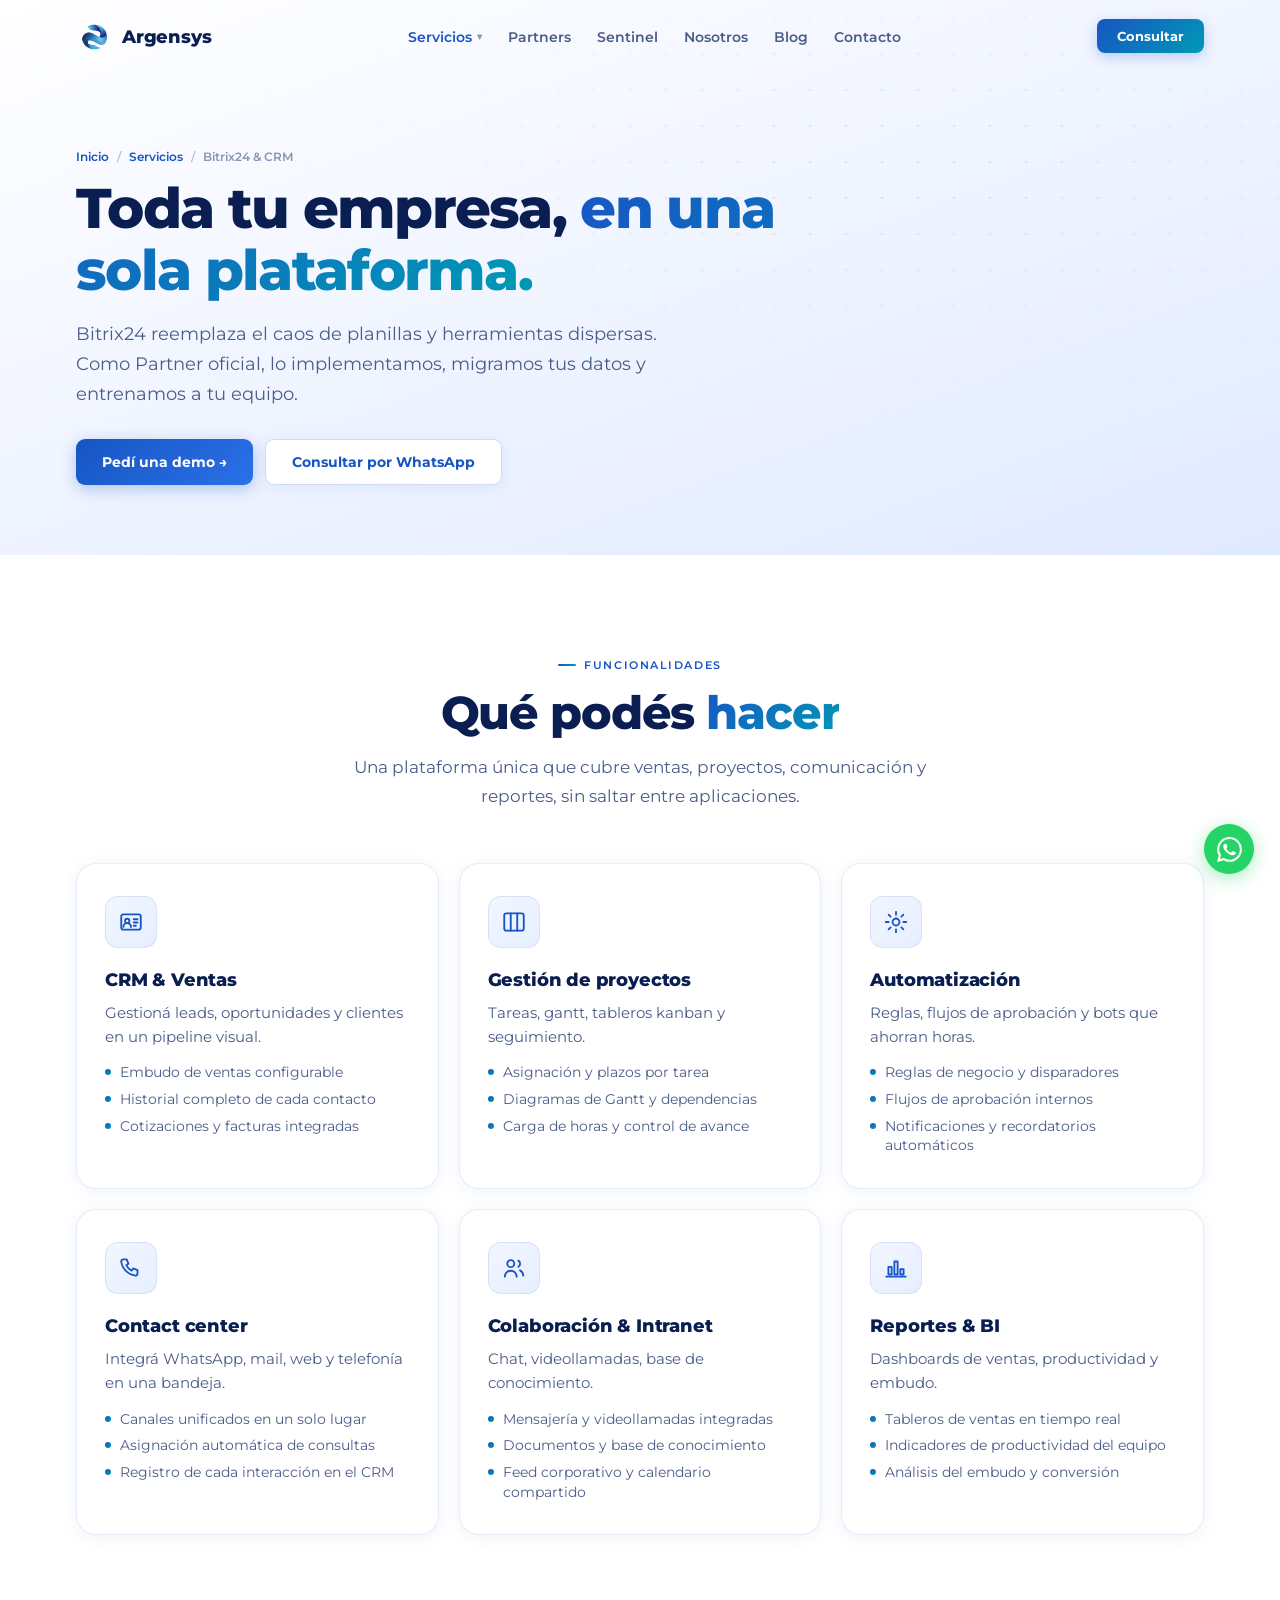
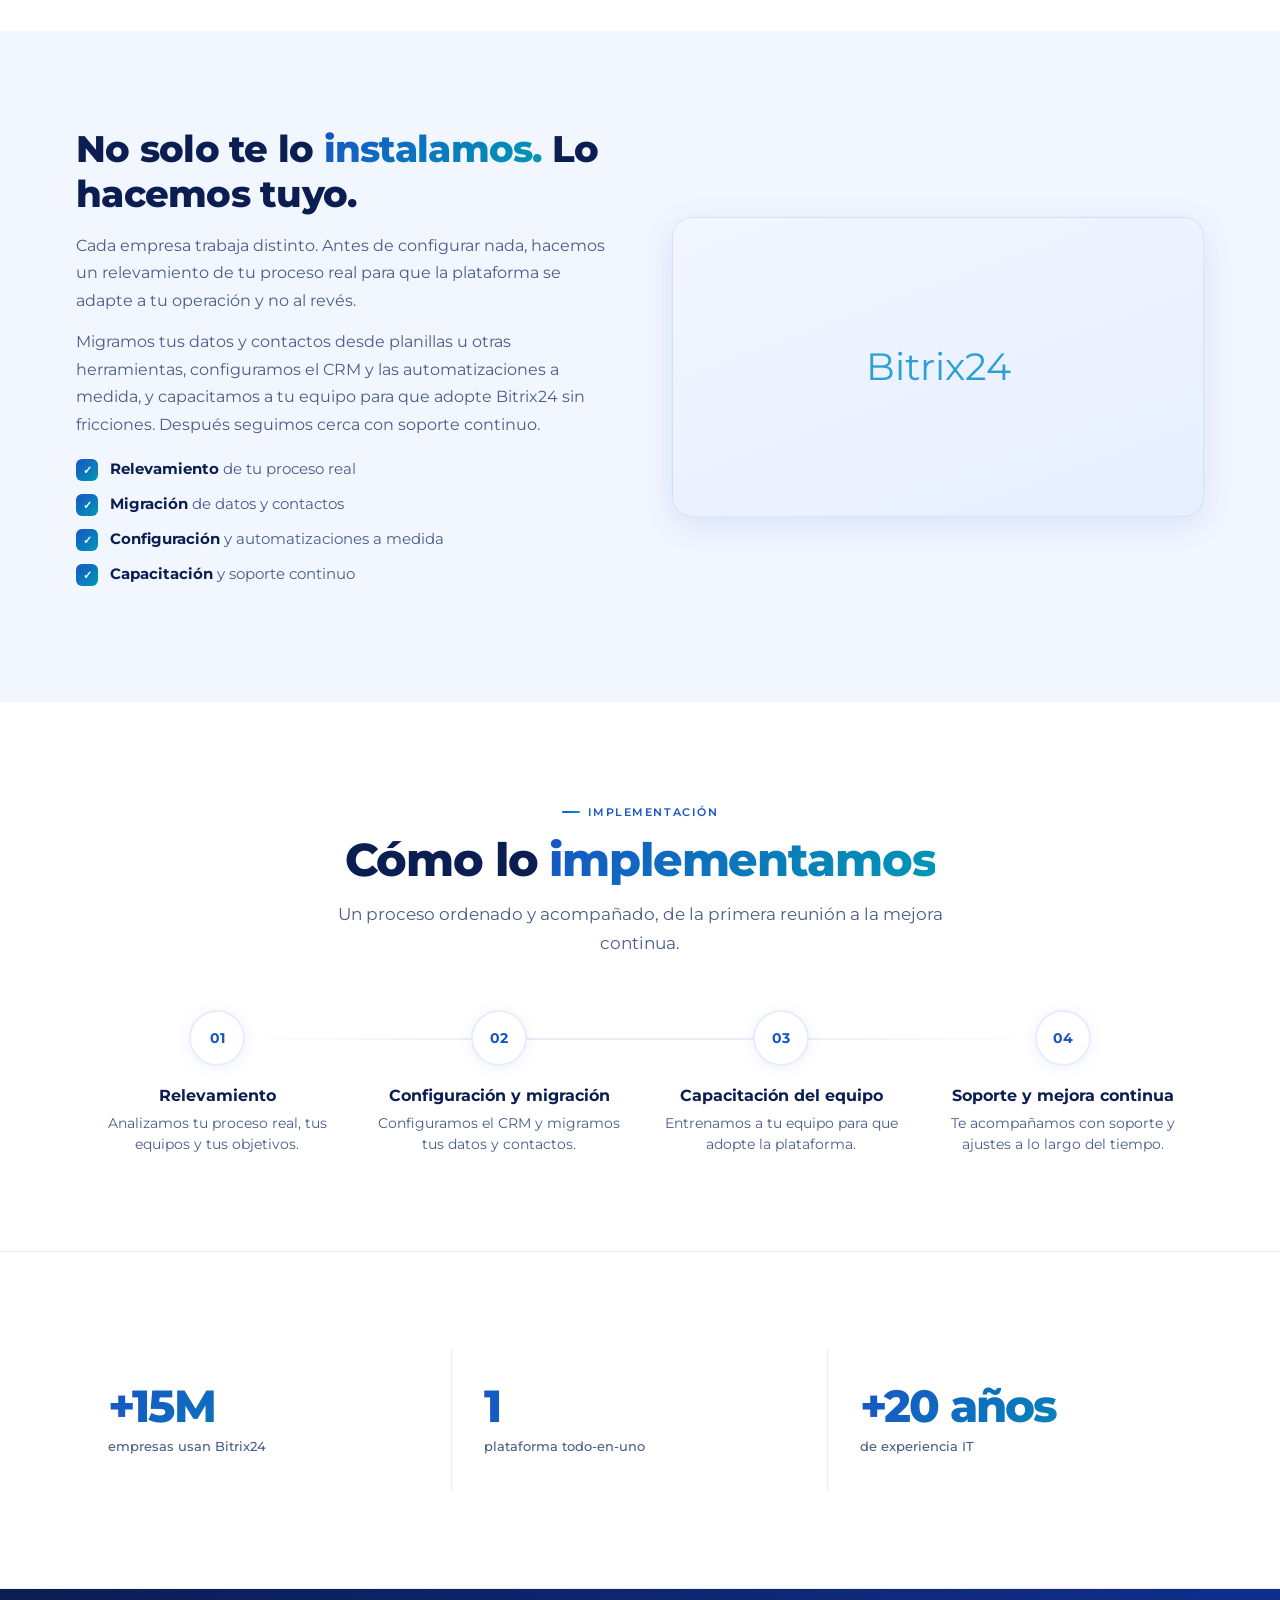
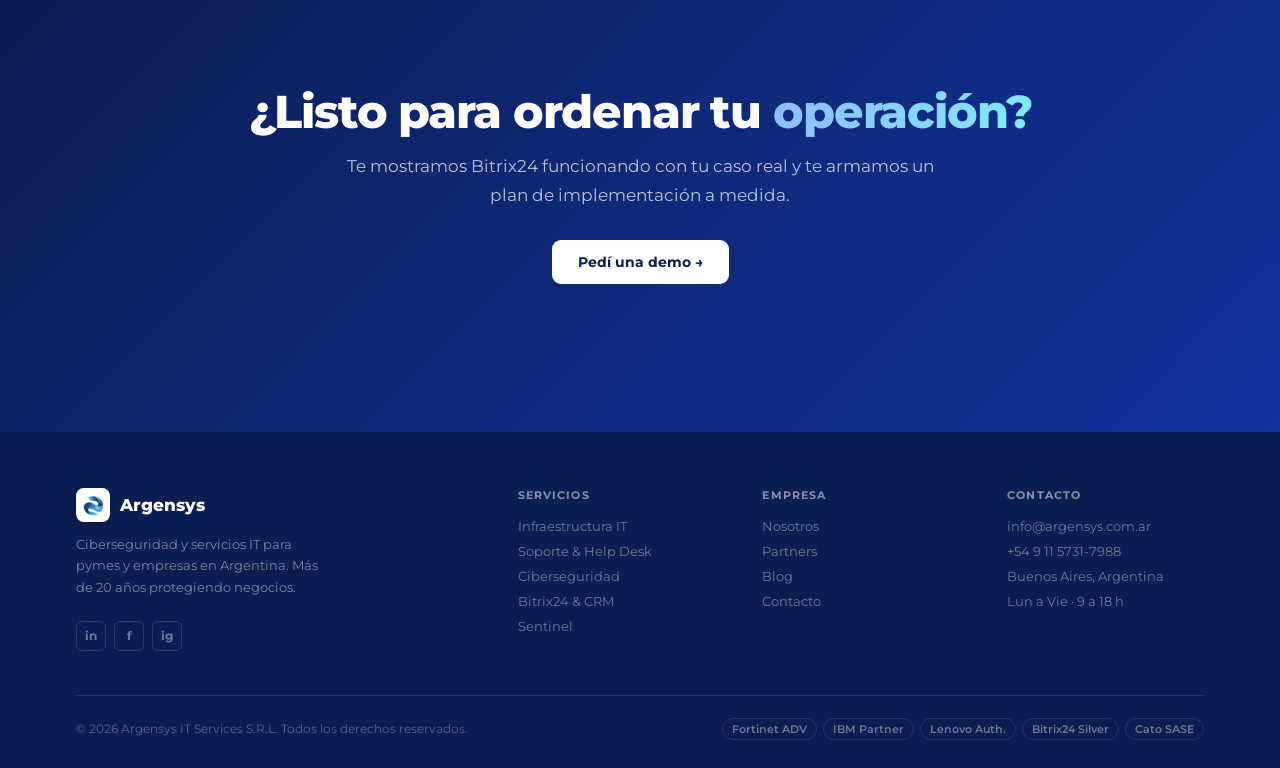
==== commit 709b3d0b: "Replace all generic emoji icons with custom SVG line icons Add a central line-icon library in app.js" ====
--- a/bitrix24/index.html
+++ b/bitrix24/index.html
@@ -31,19 +31,19 @@
       </a>
       <ul class="nav-links">
         <li class="nav-drop">
-          <a href="../servicios/" data-nav="servicios" class="active">Servicios</a>
+          <a href="../servicios/index.html" data-nav="servicios" class="active">Servicios</a>
           <div class="nav-menu">
-            <a href="../infraestructura/"><span class="nm-t">Infraestructura IT</span><span class="nm-d">Servidores, redes y cloud</span></a>
-            <a href="../soporte/"><span class="nm-t">Soporte & Help Desk</span><span class="nm-d">Asistencia 24/7</span></a>
-            <a href="../ciberseguridad/"><span class="nm-t">Ciberseguridad</span><span class="nm-d">Fortinet · SOC · EDR</span></a>
-            <a href="../bitrix24/"><span class="nm-t">Bitrix24 & CRM</span><span class="nm-d">CRM y automatización</span></a>
+            <a href="../infraestructura/index.html"><span class="nm-t">Infraestructura IT</span><span class="nm-d">Servidores, redes y cloud</span></a>
+            <a href="../soporte/index.html"><span class="nm-t">Soporte & Help Desk</span><span class="nm-d">Asistencia 24/7</span></a>
+            <a href="../ciberseguridad/index.html"><span class="nm-t">Ciberseguridad</span><span class="nm-d">Fortinet · SOC · EDR</span></a>
+            <a href="../bitrix24/index.html"><span class="nm-t">Bitrix24 & CRM</span><span class="nm-d">CRM y automatización</span></a>
           </div>
         </li>
-        <li><a href="../partners/" data-nav="partners">Partners</a></li>
-        <li><a href="../sentinel/" data-nav="sentinel">Sentinel</a></li>
-        <li><a href="../nosotros/" data-nav="nosotros">Nosotros</a></li>
-        <li><a href="../blog/" data-nav="blog">Blog</a></li>
-        <li><a href="../contacto/" data-nav="contacto">Contacto</a></li>
+        <li><a href="../partners/index.html" data-nav="partners">Partners</a></li>
+        <li><a href="../sentinel/index.html" data-nav="sentinel">Sentinel</a></li>
+        <li><a href="../nosotros/index.html" data-nav="nosotros">Nosotros</a></li>
+        <li><a href="../blog/index.html" data-nav="blog">Blog</a></li>
+        <li><a href="../contacto/index.html" data-nav="contacto">Contacto</a></li>
       </ul>
       <a href="https://wa.me/5491157317988?text=Hola%2C%20quiero%20consultar%20sobre%20sus%20servicios" class="nav-btn" target="_blank" rel="noopener noreferrer">Consultar</a>
       <button class="burger" id="burger" aria-label="Menú" aria-expanded="false"><span></span><span></span><span></span></button>
@@ -53,16 +53,16 @@
 
 <div class="drawer" id="drawer">
   <button class="drawer-x" id="drawerX" aria-label="Cerrar">✕</button>
-  <a href="../servicios/">Servicios</a>
-  <a href="../infraestructura/" class="dl-sub">— Infraestructura IT</a>
-  <a href="../soporte/" class="dl-sub">— Soporte & Help Desk</a>
-  <a href="../ciberseguridad/" class="dl-sub">— Ciberseguridad</a>
-  <a href="../bitrix24/" class="dl-sub">— Bitrix24 & CRM</a>
-  <a href="../partners/">Partners</a>
-  <a href="../sentinel/">Sentinel</a>
-  <a href="../nosotros/">Nosotros</a>
-  <a href="../blog/">Blog</a>
-  <a href="../contacto/">Contacto</a>
+  <a href="../servicios/index.html">Servicios</a>
+  <a href="../infraestructura/index.html" class="dl-sub">— Infraestructura IT</a>
+  <a href="../soporte/index.html" class="dl-sub">— Soporte & Help Desk</a>
+  <a href="../ciberseguridad/index.html" class="dl-sub">— Ciberseguridad</a>
+  <a href="../bitrix24/index.html" class="dl-sub">— Bitrix24 & CRM</a>
+  <a href="../partners/index.html">Partners</a>
+  <a href="../sentinel/index.html">Sentinel</a>
+  <a href="../nosotros/index.html">Nosotros</a>
+  <a href="../blog/index.html">Blog</a>
+  <a href="../contacto/index.html">Contacto</a>
 </div>
 
 <main>
@@ -74,14 +74,14 @@
       <nav class="crumb" aria-label="Migas de pan">
         <a href="../index.html">Inicio</a>
         <span class="sep">/</span>
-        <a href="../servicios/">Servicios</a>
+        <a href="../servicios/index.html">Servicios</a>
         <span class="sep">/</span>
         <span>Bitrix24 & CRM</span>
       </nav>
       <h1>Toda tu empresa, <em>en una sola plataforma.</em></h1>
       <p>Bitrix24 reemplaza el caos de planillas y herramientas dispersas. Como Partner oficial, lo implementamos, migramos tus datos y entrenamos a tu equipo.</p>
       <div class="phead-ctas">
-        <a href="../contacto/" class="btn solid">Pedí una demo →</a>
+        <a href="../contacto/index.html" class="btn solid">Pedí una demo →</a>
         <a href="https://wa.me/5491157317988?text=Hola%2C%20quiero%20consultar%20sobre%20Bitrix24" class="btn outline" target="_blank" rel="noopener noreferrer">Consultar por WhatsApp</a>
       </div>
     </div>
@@ -97,7 +97,7 @@
     </div>
     <div class="fgrid cols-3">
       <div class="fcard rv">
-        <div class="fcard-ico">📇</div>
+        <div class="fcard-ico" data-icon="crm"></div>
         <h3>CRM & Ventas</h3>
         <p>Gestioná leads, oportunidades y clientes en un pipeline visual.</p>
         <ul class="fcard-list">
@@ -107,7 +107,7 @@
         </ul>
       </div>
       <div class="fcard rv d1">
-        <div class="fcard-ico">📁</div>
+        <div class="fcard-ico" data-icon="projects"></div>
         <h3>Gestión de proyectos</h3>
         <p>Tareas, gantt, tableros kanban y seguimiento.</p>
         <ul class="fcard-list">
@@ -117,7 +117,7 @@
         </ul>
       </div>
       <div class="fcard rv d2">
-        <div class="fcard-ico">🤖</div>
+        <div class="fcard-ico" data-icon="automation"></div>
         <h3>Automatización</h3>
         <p>Reglas, flujos de aprobación y bots que ahorran horas.</p>
         <ul class="fcard-list">
@@ -127,7 +127,7 @@
         </ul>
       </div>
       <div class="fcard rv">
-        <div class="fcard-ico">☎️</div>
+        <div class="fcard-ico" data-icon="phone"></div>
         <h3>Contact center</h3>
         <p>Integrá WhatsApp, mail, web y telefonía en una bandeja.</p>
         <ul class="fcard-list">
@@ -137,7 +137,7 @@
         </ul>
       </div>
       <div class="fcard rv d1">
-        <div class="fcard-ico">👥</div>
+        <div class="fcard-ico" data-icon="people"></div>
         <h3>Colaboración & Intranet</h3>
         <p>Chat, videollamadas, base de conocimiento.</p>
         <ul class="fcard-list">
@@ -147,7 +147,7 @@
         </ul>
       </div>
       <div class="fcard rv d2">
-        <div class="fcard-ico">📈</div>
+        <div class="fcard-ico" data-icon="chart"></div>
         <h3>Reportes & BI</h3>
         <p>Dashboards de ventas, productividad y embudo.</p>
         <ul class="fcard-list">
@@ -238,7 +238,7 @@
       <h2 class="dsp inv">¿Listo para ordenar tu <em>operación?</em></h2>
       <p class="body inv">Te mostramos Bitrix24 funcionando con tu caso real y te armamos un plan de implementación a medida.</p>
       <div class="phead-ctas" style="justify-content:center">
-        <a href="../contacto/" class="btn white">Pedí una demo →</a>
+        <a href="../contacto/index.html" class="btn white">Pedí una demo →</a>
       </div>
     </div>
   </div>
@@ -259,8 +259,8 @@
           <a href="https://www.instagram.com/argensys" class="fsoc-l" aria-label="Instagram" target="_blank" rel="noopener noreferrer">ig</a>
         </nav>
       </div>
-      <div><h4 class="fc-t">Servicios</h4><nav class="flinks"><a href="../infraestructura/">Infraestructura IT</a><a href="../soporte/">Soporte & Help Desk</a><a href="../ciberseguridad/">Ciberseguridad</a><a href="../bitrix24/">Bitrix24 & CRM</a><a href="../sentinel/">Sentinel</a></nav></div>
-      <div><h4 class="fc-t">Empresa</h4><nav class="flinks"><a href="../nosotros/">Nosotros</a><a href="../partners/">Partners</a><a href="../blog/">Blog</a><a href="../contacto/">Contacto</a></nav></div>
+      <div><h4 class="fc-t">Servicios</h4><nav class="flinks"><a href="../infraestructura/index.html">Infraestructura IT</a><a href="../soporte/index.html">Soporte & Help Desk</a><a href="../ciberseguridad/index.html">Ciberseguridad</a><a href="../bitrix24/index.html">Bitrix24 & CRM</a><a href="../sentinel/index.html">Sentinel</a></nav></div>
+      <div><h4 class="fc-t">Empresa</h4><nav class="flinks"><a href="../nosotros/index.html">Nosotros</a><a href="../partners/index.html">Partners</a><a href="../blog/index.html">Blog</a><a href="../contacto/index.html">Contacto</a></nav></div>
       <div><h4 class="fc-t">Contacto</h4><nav class="flinks"><a href="mailto:info@argensys.com.ar">info@argensys.com.ar</a><a href="https://wa.me/5491157317988">+54 9 11 5731-7988</a><span>Buenos Aires, Argentina</span><span>Lun a Vie · 9 a 18 h</span></nav></div>
     </div>
     <div class="foot-bot">
--- a/assets/styles.css
+++ b/assets/styles.css
@@ -201,7 +201,11 @@
   width:52px;height:52px;border-radius:13px;margin-bottom:20px;
   display:flex;align-items:center;justify-content:center;font-size:1.5rem;
   background:linear-gradient(135deg,var(--bg2),var(--bg3));border:1px solid var(--border);
-}
+  transition:background .3s,border-color .3s;
+}
+.fcard-ico svg{width:26px;height:26px;display:block;fill:none;stroke:var(--blue);stroke-width:1.7;stroke-linecap:round;stroke-linejoin:round}
+.fcard:hover .fcard-ico{background:linear-gradient(135deg,var(--bg3),#D8E6FF)}
+.fcard.inv .fcard-ico svg{stroke:#9DC2FF}
 .fcard h3{font-size:1.15rem;font-weight:800;color:var(--navy);margin-bottom:10px;letter-spacing:-.01em}
 .fcard p{font-size:.92rem;color:var(--t2);line-height:1.65}
 .fcard .fcard-list{margin-top:14px;display:flex;flex-direction:column;gap:7px}
@@ -319,6 +323,7 @@
 .vcard{background:var(--bg2);border:1px solid var(--border);border-radius:var(--r);padding:24px 22px;transition:transform .25s,box-shadow .25s}
 .vcard:hover{transform:translateY(-3px);box-shadow:var(--sh)}
 .vcard .vico{font-size:1.3rem;margin-bottom:10px}
+.vico svg{width:27px;height:27px;fill:none;stroke:var(--blue);stroke-width:1.7;stroke-linecap:round;stroke-linejoin:round}
 .vcard h4{font-size:.98rem;font-weight:700;color:var(--navy);margin-bottom:6px}
 .vcard p{font-size:.86rem;color:var(--t2);line-height:1.55}
 .mv-grid{display:grid;grid-template-columns:1fr 1fr;gap:20px}
@@ -365,8 +370,8 @@
 }
 .pc:hover{transform:translateY(-4px);box-shadow:var(--sh3)}
 .pc-top{position:absolute;top:0;left:0;right:0;height:3px;border-radius:var(--r) var(--r) 0 0}
-.pc-logo{height:34px;margin-bottom:16px;display:flex;align-items:center}
-.pc-logo img{max-height:32px;max-width:100%;width:auto;object-fit:contain;display:block}
+.pc-logo{min-height:26px;margin-bottom:16px;display:flex;align-items:center}
+.pc-logo img{height:18px;width:auto;max-width:100%;object-fit:contain;display:block}
 .pc-logo .pc-wordmark{font-weight:800;font-size:1.45rem;letter-spacing:-.02em;line-height:1}
 .pc-logo .pc-wordmark small{display:block;font-size:.5rem;font-weight:700;letter-spacing:.22em;text-transform:uppercase;color:var(--t3);margin-top:3px}
 .pc-cert{font-size:.66rem;font-weight:600;letter-spacing:.08em;text-transform:uppercase}
@@ -396,14 +401,21 @@
 .lw-item .pc-wordmark{font-weight:800;font-size:1.25rem}
 
 /* ── CLIENTS GRID ───────────────────────── */
-.clients-grid{display:grid;grid-template-columns:repeat(3,1fr);gap:10px}
+.clients-grid{display:grid;grid-template-columns:repeat(3,1fr);gap:12px}
 .cl{
   background:#fff;border:1.5px solid var(--border);border-radius:var(--r);
-  padding:18px 22px;font-size:.9rem;font-weight:600;color:var(--navy);
-  display:flex;align-items:center;gap:10px;transition:border-color .2s,box-shadow .2s,transform .2s;box-shadow:var(--sh);
-}
-.cl::before{content:'';width:7px;height:7px;border-radius:50%;background:linear-gradient(135deg,var(--blue),var(--cyan));flex-shrink:0}
-.cl:hover{border-color:var(--bord3);box-shadow:var(--sh2);transform:translateY(-2px)}
+  min-height:90px;padding:18px 22px;
+  font-size:1.05rem;font-weight:800;letter-spacing:.01em;color:var(--t3);
+  display:flex;align-items:center;justify-content:center;text-align:center;gap:10px;
+  filter:grayscale(1);transition:all .25s var(--ease);box-shadow:var(--sh);
+}
+.cl:hover{color:var(--navy);filter:grayscale(0);border-color:var(--bord3);box-shadow:var(--sh2);transform:translateY(-3px)}
+/* when a real logo image is dropped in: <div class="cl"><img src="logos/clientes/xxx.png" alt="..."></div> */
+.cl img{max-height:40px;max-width:78%;width:auto;object-fit:contain;opacity:.65;filter:grayscale(1);transition:opacity .25s,filter .25s}
+.cl:hover img{opacity:1;filter:grayscale(0)}
+/* logos that ship only as white/on-dark art: render them as monochrome dark so they read on white */
+.cl.cl-dark img{filter:brightness(0);opacity:.5}
+.cl.cl-dark:hover img{filter:brightness(0);opacity:.82}
 
 /* ── TESTIMONIAL ────────────────────────── */
 .testi{background:#fff;border:1.5px solid var(--border);border-radius:var(--rlg);padding:48px 56px;box-shadow:var(--sh2);position:relative;overflow:hidden}
@@ -464,6 +476,7 @@
 .ct{display:flex;align-items:center;gap:14px;padding:16px 18px;background:var(--bg2);border:1px solid var(--border);border-radius:var(--r);transition:border-color .2s,transform .2s;color:var(--navy)}
 .ct:hover{border-color:var(--bord2);transform:translateX(4px)}
 .ct-ico{width:38px;height:38px;border-radius:9px;background:linear-gradient(135deg,var(--blue),var(--cyan));display:flex;align-items:center;justify-content:center;font-size:1rem;flex-shrink:0;color:#fff}
+.ct-ico svg{width:19px;height:19px;fill:none;stroke:#fff;stroke-width:1.8;stroke-linecap:round;stroke-linejoin:round}
 .ct-l{font-size:.7rem;color:var(--t3);font-weight:600}
 .ct-v{font-weight:700;color:var(--navy);font-size:.9rem}
 /* dark variant for CTA sections */
